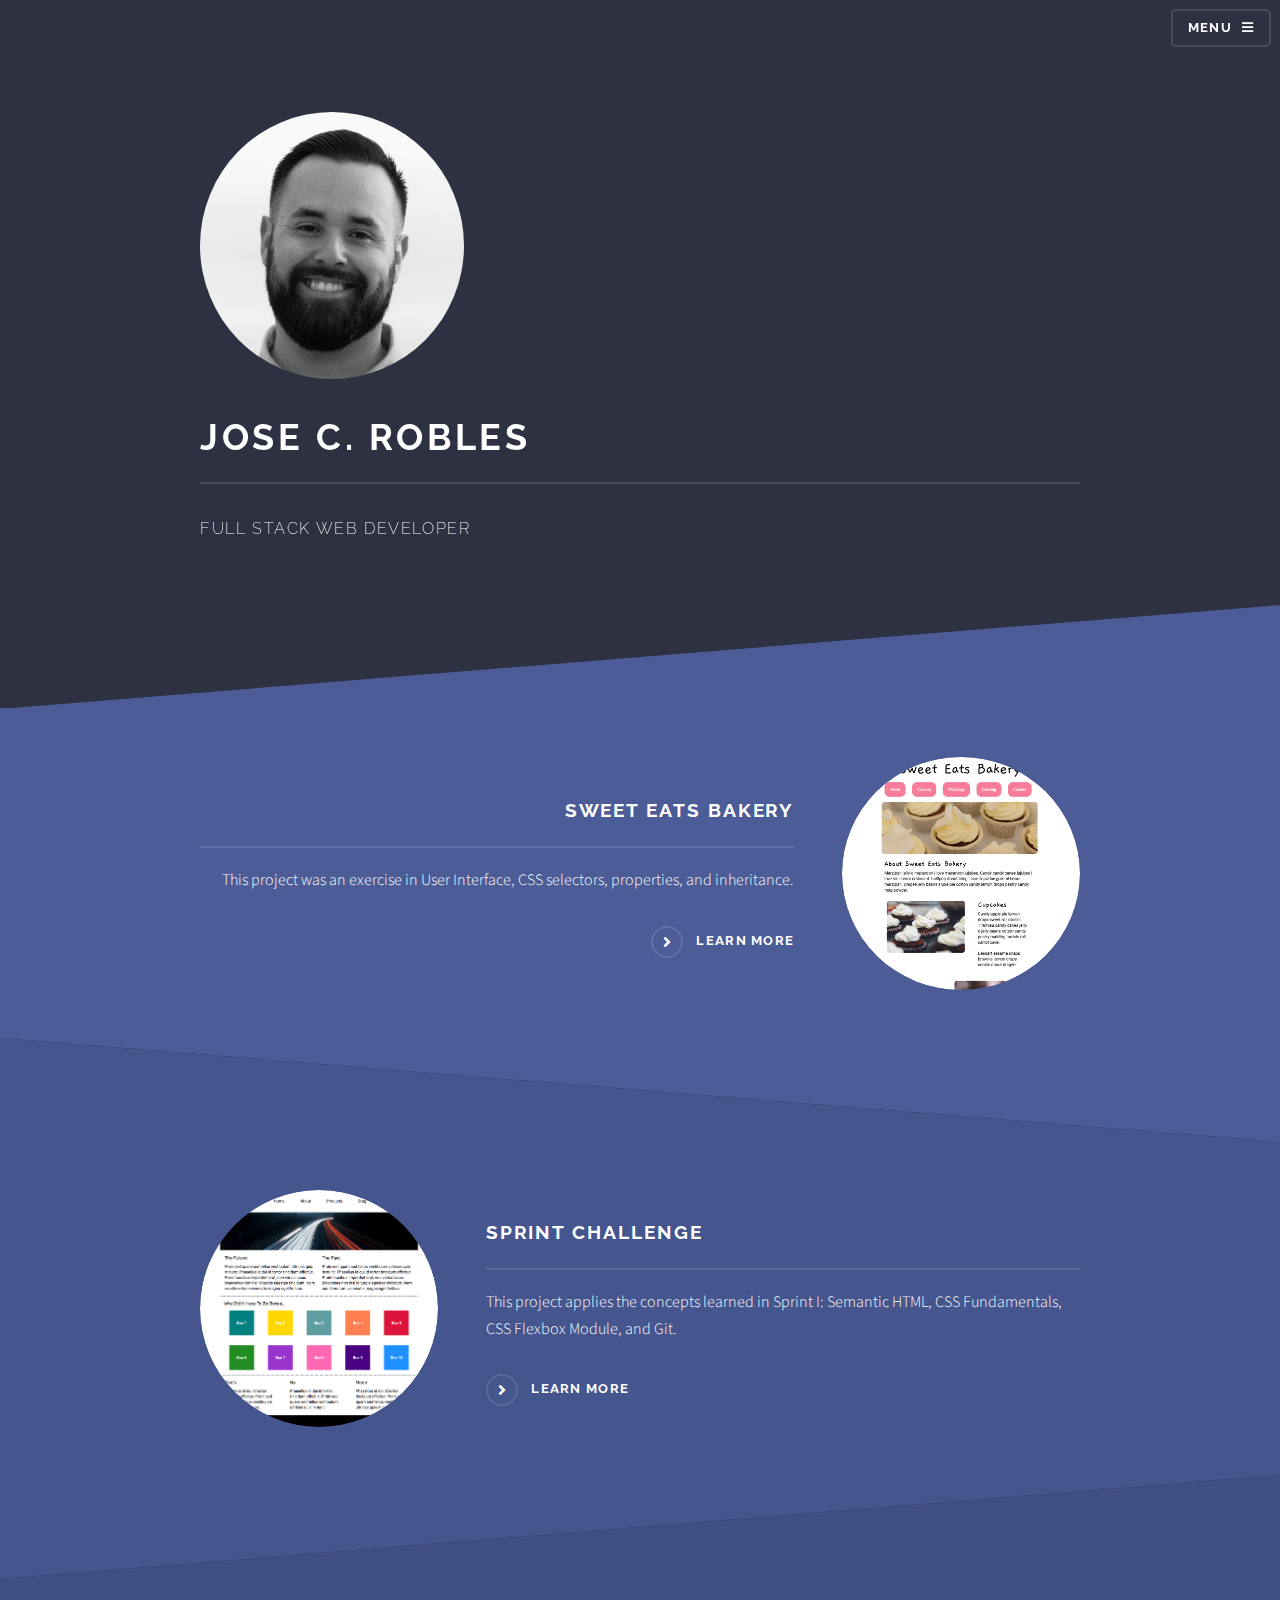
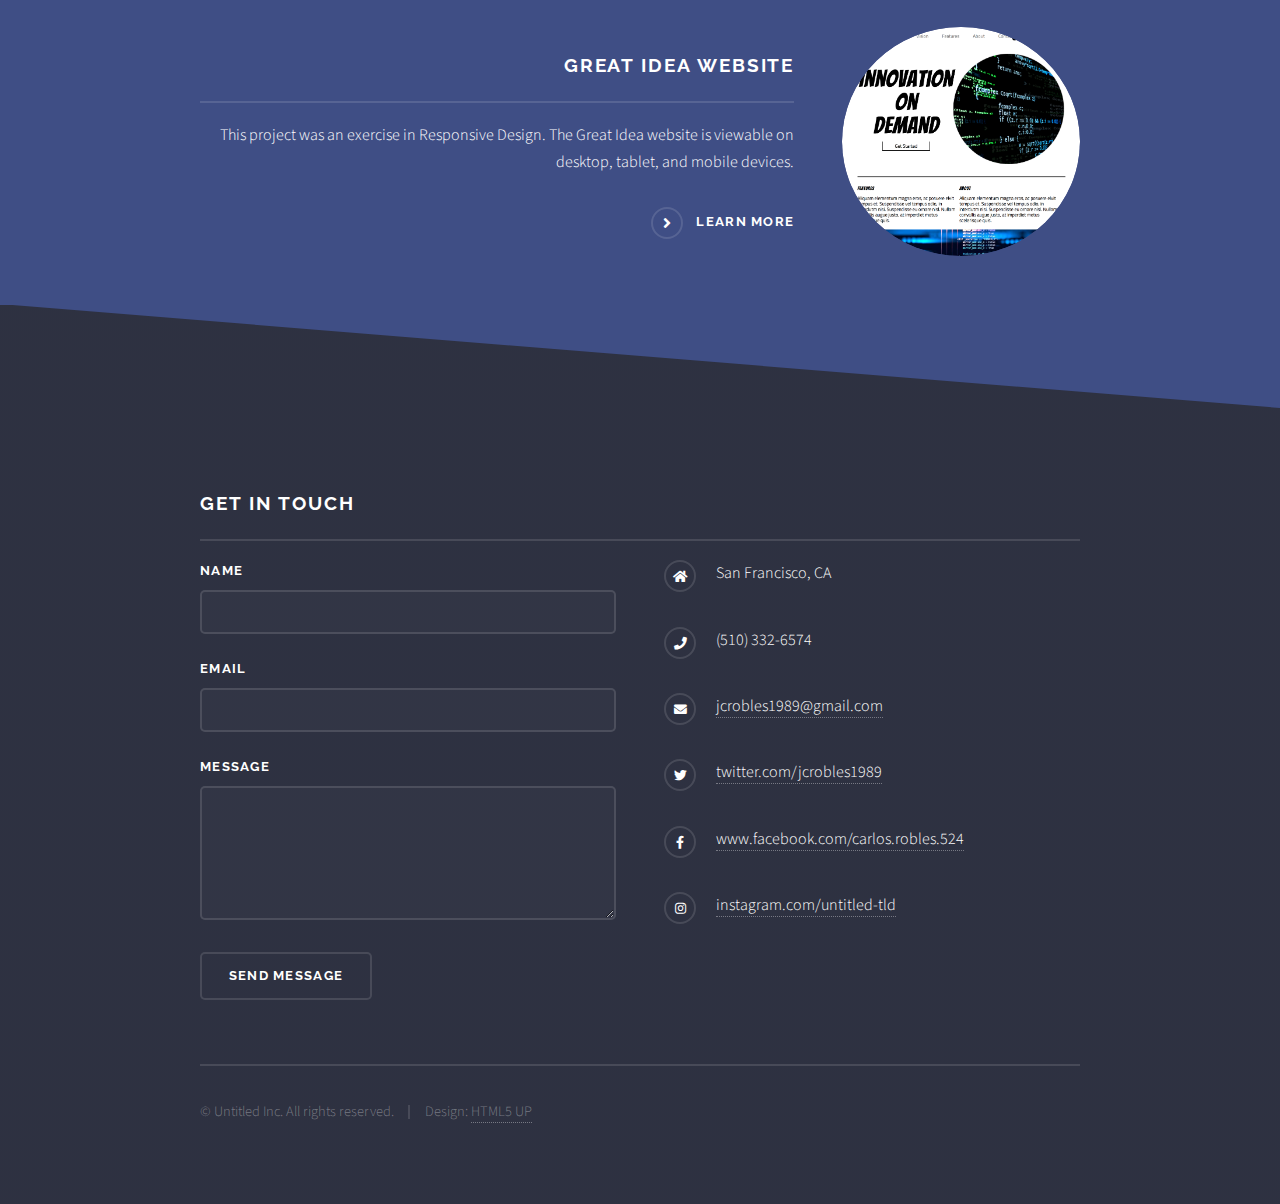
==== index.html @ 1b62f672 "unesting index" ====
<!DOCTYPE HTML>
<!--
	Solid State by HTML5 UP
	html5up.net | @ajlkn
	Free for personal and commercial use under the CCA 3.0 license (html5up.net/license)
-->
<html>
	<head>
		<title>Jose C. Robles Portfolio</title>
		<meta charset="utf-8" />
		<meta name="viewport" content="width=device-width, initial-scale=1, user-scalable=no" />
		<link rel="stylesheet" href="assets/css/main.css" />
		<noscript><link rel="stylesheet" href="assets/css/noscript.css" /></noscript>
	</head>
	<body class="is-preload">

		<!-- Page Wrapper -->
			<div id="page-wrapper">

				<!-- Header -->
					<header id="header" class="alt">
						<h1><a href="index.html">Portfolio</a></h1>
						<nav>
							<a href="#menu">Menu</a>
						</nav>
					</header>

				<!-- Menu -->
					<nav id="menu">
						<div class="inner">
							<h2>Menu</h2>
							<ul class="links">
								<li><a href="index.html">Home</a></li>
								<li><a href="generic.html">Generic</a></li>
								<li><a href="elements.html">Elements</a></li>
								<li><a href="#">Log In</a></li>
								<li><a href="#">Sign Up</a></li>
							</ul>
							<a href="#" class="close">Close</a>
						</div>
					</nav>

				<!-- Banner -->
					<section id="banner">
						<div class="inner">
							<div class="logo">
								<img class='profile' src='images/Profile.jpg'>
							</img></div>
							<h2>Jose C. Robles</h2>
							<p>Full Stack Web Developer</p>
						</div>
					</section>

				<!-- Wrapper -->
					<section id="wrapper">

						<!-- One -->
							<section id="one" class="wrapper spotlight style1">
								<div class="inner">
									<a href="#" class="image"><img src="images/Bakery.png" alt="" /></a>
									<div class="content">
										<h2 class="major">Sweet Eats Bakery</h2>
										<p>This project was an exercise in User Interface, CSS selectors, properties, and inheritance.</p>
										<a href="https://codepen.io/jcrobles89/pen/LYVVePK" class="special">Learn more</a>
									</div>
								</div>
							</section>

						<!-- Two -->
							<section id="two" class="wrapper alt spotlight style2">
								<div class="inner">
									<a href="#" class="image"><img src="images/Flex.png" alt="" /></a>
									<div class="content">
										<h2 class="major">Sprint Challenge</h2>
										<p>This project applies the concepts learned in Sprint I: Semantic HTML, CSS Fundamentals, CSS Flexbox Module, and Git.</p>
										<a href="file:///Users/jcrobles/Documents/Lambda/LambdaAssignments/Unit%201/Sprint%20I/Sprint-Challenge/Sprint-Challenge--User-Interface/index.html" class="special">Learn more</a>
									</div>
								</div>
							</section>

						<!-- Three -->
							<section id="three" class="wrapper spotlight style3">
								<div class="inner">
									<a href="#" class="image"><img src="images/Great.png" alt="" /></a>
									<div class="content">
										<h2 class="major">Great Idea Website</h2>
										<p>This project was an exercise in Responsive Design. The Great Idea website is viewable on desktop, tablet, and mobile devices.</p>
										<a href="file:///Users/jcrobles/Documents/Lambda/LambdaAssignments/Unit%201/Sprint%20II/responsive-web-design-I/index.html#" class="special">Learn more</a>
									</div>
								</div>
							</section>

					</section>

				<!-- Footer -->
					<section id="footer">
						<div class="inner">
							<h2 class="major">Get in touch</h2>
							<form method="post" action="#">
								<div class="fields">
									<div class="field">
										<label for="name">Name</label>
										<input type="text" name="name" id="name" />
									</div>
									<div class="field">
										<label for="email">Email</label>
										<input type="email" name="email" id="email" />
									</div>
									<div class="field">
										<label for="message">Message</label>
										<textarea name="message" id="message" rows="4"></textarea>
									</div>
								</div>
								<ul class="actions">
									<li><input type="submit" value="Send Message" /></li>
								</ul>
							</form>
							<ul class="contact">
								<li class="icon solid fa-home">
									San Francisco, CA
								</li>
								<li class="icon solid fa-phone">(510) 332-6574</li>
								<li class="icon solid fa-envelope"><a href="#">jcrobles1989@gmail.com</a></li>
								<li class="icon brands fa-twitter"><a href="https://twitter.com/jcrobles1989">twitter.com/jcrobles1989</a></li>
								<li class="icon brands fa-facebook-f"><a href="https://www.facebook.com/carlos.robles.524">www.facebook.com/carlos.robles.524</a></li>
								<li class="icon brands fa-instagram"><a href="#">instagram.com/untitled-tld</a></li>
							</ul>
							<ul class="copyright">
								<li>&copy; Untitled Inc. All rights reserved.</li><li>Design: <a href="http://html5up.net">HTML5 UP</a></li>
							</ul>
						</div>
					</section>

			</div>

		<!-- Scripts -->
			<script src="assets/js/jquery.min.js"></script>
			<script src="assets/js/jquery.scrollex.min.js"></script>
			<script src="assets/js/browser.min.js"></script>
			<script src="assets/js/breakpoints.min.js"></script>
			<script src="assets/js/util.js"></script>
			<script src="assets/js/main.js"></script>

	</body>
</html>
---- assets/css/main.css ----
@import url(fontawesome-all.min.css);
@import url("https://fonts.googleapis.com/css?family=Raleway:200,700|Source+Sans+Pro:300,600,300italic,600italic");

/*
	Solid State by HTML5 UP
	html5up.net | @ajlkn
	Free for personal and commercial use under the CCA 3.0 license (html5up.net/license)
*/

html, body, div, span, applet, object,
iframe, h1, h2, h3, h4, h5, h6, p, blockquote,
pre, a, abbr, acronym, address, big, cite,
code, del, dfn, em, img, ins, kbd, q, s, samp,
small, strike, strong, sub, sup, tt, var, b,
u, i, center, dl, dt, dd, ol, ul, li, fieldset,
form, label, legend, table, caption, tbody,
tfoot, thead, tr, th, td, article, aside,
canvas, details, embed, figure, figcaption,
footer, header, hgroup, menu, nav, output, ruby,
section, summary, time, mark, audio, video {
	margin: 0;
	padding: 0;
	border: 0;
	font-size: 100%;
	font: inherit;
	vertical-align: baseline;}

article, aside, details, figcaption, figure,
footer, header, hgroup, menu, nav, section {
	display: block;}

body {
	line-height: 1;
}

ol, ul {
	list-style: none;
}

blockquote, q {
	quotes: none;
}

	blockquote:before, blockquote:after, q:before, q:after {
		content: '';
		content: none;
	}

table {
	border-collapse: collapse;
	border-spacing: 0;
}

body {
	-webkit-text-size-adjust: none;
}

mark {
	background-color: transparent;
	color: inherit;
}

input::-moz-focus-inner {
	border: 0;
	padding: 0;
}

input, select, textarea {
	-moz-appearance: none;
	-webkit-appearance: none;
	-ms-appearance: none;
	appearance: none;
}

/* Basic */

	@-ms-viewport {
		width: device-width;
	}

	body {
		-ms-overflow-style: scrollbar;
	}

	@media screen and (max-width: 480px) {

		html, body {
			min-width: 320px;
		}

	}

	html {
		box-sizing: border-box;
	}

	*, *:before, *:after {
		box-sizing: inherit;
	}

	body {
		background-color: #2e3141;
		background-image: linear-gradient(to top, rgba(46, 49, 65, 0.8), rgba(46, 49, 65, 0.8)), url("../../images/halfdome.jpg");
		background-size: auto, cover;
		background-attachment: fixed, fixed;
		background-position: center, center;
	}

		body.is-preload *, body.is-preload *:before, body.is-preload *:after {
			-moz-animation: none !important;
			-webkit-animation: none !important;
			-ms-animation: none !important;
			animation: none !important;
			-moz-transition: none !important;
			-webkit-transition: none !important;
			-ms-transition: none !important;
			transition: none !important;
		}

/* Type */

	body, input, select, textarea {
		color: #ffffff;
		font-family: "Source Sans Pro", Helvetica, sans-serif;
		font-size: 16.5pt;
		font-weight: 300;
		line-height: 1.65;
	}

		@media screen and (max-width: 1680px) {

			body, input, select, textarea {
				font-size: 13pt;
			}

		}

		@media screen and (max-width: 1280px) {

			body, input, select, textarea {
				font-size: 12pt;
			}

		}

		@media screen and (max-width: 980px) {

			body, input, select, textarea {
				font-size: 12pt;
			}

		}

		@media screen and (max-width: 736px) {

			body, input, select, textarea {
				font-size: 12pt;
			}

		}

		@media screen and (max-width: 480px) {

			body, input, select, textarea {
				font-size: 12pt;
			}

		}

	a {
		-moz-transition: color 0.2s ease-in-out, border-bottom-color 0.2s ease-in-out;
		-webkit-transition: color 0.2s ease-in-out, border-bottom-color 0.2s ease-in-out;
		-ms-transition: color 0.2s ease-in-out, border-bottom-color 0.2s ease-in-out;
		transition: color 0.2s ease-in-out, border-bottom-color 0.2s ease-in-out;
		border-bottom: dotted 1px rgba(255, 255, 255, 0.35);
		color: #ffffff;
		text-decoration: none;
	}

		a:hover {
			border-bottom-color: transparent;
			color: #ffffff !important;
		}

		a.special:not(.button) {
			text-decoration: none;
			border-bottom: 0;
			display: block;
			font-family: Raleway, Helvetica, sans-serif;
			font-size: 0.8em;
			font-weight: 700;
			letter-spacing: 0.1em;
			margin: 0 0 2em 0;
			text-transform: uppercase;
		}

			a.special:not(.button):before {
				-moz-osx-font-smoothing: grayscale;
				-webkit-font-smoothing: antialiased;
				display: inline-block;
				font-style: normal;
				font-variant: normal;
				text-rendering: auto;
				line-height: 1;
				text-transform: none !important;
				font-family: 'Font Awesome 5 Free';
				font-weight: 900;
			}

			a.special:not(.button):before {
				-moz-transition: background-color 0.2s ease-in-out;
				-webkit-transition: background-color 0.2s ease-in-out;
				-ms-transition: background-color 0.2s ease-in-out;
				transition: background-color 0.2s ease-in-out;
				border-radius: 100%;
				border: solid 2px rgba(255, 255, 255, 0.125);
				content: '\f105';
				display: inline-block;
				font-size: 1.25em;
				height: 2em;
				line-height: 1.75em;
				margin-right: 0.85em;
				text-align: center;
				text-indent: 0.15em;
				vertical-align: middle;
				width: 2em;
			}

			a.special:not(.button):hover:before {
				background-color: rgba(255, 255, 255, 0.025);
			}

			a.special:not(.button):active:before {
				background-color: rgba(255, 255, 255, 0.075);
			}

	strong, b {
		color: #ffffff;
		font-weight: 600;
	}

	em, i {
		font-style: italic;
	}

	p {
		margin: 0 0 2em 0;
	}

	h1, h2, h3, h4, h5, h6 {
		color: #ffffff;
		font-family: Raleway, Helvetica, sans-serif;
		font-weight: 700;
		letter-spacing: 0.1em;
		margin: 0 0 1em 0;
		text-transform: uppercase;
	}

		h1 a, h2 a, h3 a, h4 a, h5 a, h6 a {
			color: inherit;
			text-decoration: none;
			border-bottom: 0;
		}

		h1 span, h2 span, h3 span, h4 span, h5 span, h6 span {
			font-weight: 200;
		}

		h1.major, h2.major, h3.major, h4.major, h5.major, h6.major {
			padding-bottom: 1em;
			border-bottom: solid 2px rgba(255, 255, 255, 0.125);
		}

	h2 {
		font-size: 1.2em;
	}

	h3 {
		font-size: 0.9em;
	}

	h4 {
		font-size: 0.7em;
	}

	h5 {
		font-size: 0.7em;
	}

	h6 {
		font-size: 0.7em;
	}

	@media screen and (max-width: 736px) {

		h2 {
			font-size: 1em;
		}

		h3 {
			font-size: 0.8em;
		}

	}

	sub {
		font-size: 0.8em;
		position: relative;
		top: 0.5em;
	}

	sup {
		font-size: 0.8em;
		position: relative;
		top: -0.5em;
	}

	blockquote {
		border-left: solid 4px rgba(255, 255, 255, 0.125);
		font-style: italic;
		margin: 0 0 2em 0;
		padding: 0.5em 0 0.5em 2em;
	}

	code {
		background: rgba(255, 255, 255, 0.025);
		border-radius: 5px;
		border: solid 2px rgba(255, 255, 255, 0.125);
		font-family: "Courier New", monospace;
		font-size: 0.9em;
		margin: 0 0.25em;
		padding: 0.25em 0.65em;
	}

	pre {
		-webkit-overflow-scrolling: touch;
		font-family: "Courier New", monospace;
		font-size: 0.9em;
		margin: 0 0 2em 0;
	}

		pre code {
			display: block;
			line-height: 1.75em;
			padding: 1em 1.5em;
			overflow-x: auto;
		}

	hr {
		border: 0;
		border-bottom: solid 2px rgba(255, 255, 255, 0.125);
		margin: 2.5em 0;
	}

		hr.major {
			margin: 4em 0;
		}

	.align-left {
		text-align: left;
	}

	.align-center {
		text-align: center;
	}

	.align-right {
		text-align: right;
	}

/* Row */

	.row {
		display: flex;
		flex-wrap: wrap;
		box-sizing: border-box;
		align-items: stretch;
	}

		.row > * {
			box-sizing: border-box;
		}

		.row.gtr-uniform > * > :last-child {
			margin-bottom: 0;
		}

		.row.aln-left {
			justify-content: flex-start;
		}

		.row.aln-center {
			justify-content: center;
		}

		.row.aln-right {
			justify-content: flex-end;
		}

		.row.aln-top {
			align-items: flex-start;
		}

		.row.aln-middle {
			align-items: center;
		}

		.row.aln-bottom {
			align-items: flex-end;
		}

		.row > .imp {
			order: -1;
		}

		.row > .col-1 {
			width: 8.33333%;
		}

		.row > .off-1 {
			margin-left: 8.33333%;
		}

		.row > .col-2 {
			width: 16.66667%;
		}

		.row > .off-2 {
			margin-left: 16.66667%;
		}

		.row > .col-3 {
			width: 25%;
		}

		.row > .off-3 {
			margin-left: 25%;
		}

		.row > .col-4 {
			width: 33.33333%;
		}

		.row > .off-4 {
			margin-left: 33.33333%;
		}

		.row > .col-5 {
			width: 41.66667%;
		}

		.row > .off-5 {
			margin-left: 41.66667%;
		}

		.row > .col-6 {
			width: 50%;
		}

		.row > .off-6 {
			margin-left: 50%;
		}

		.row > .col-7 {
			width: 58.33333%;
		}

		.row > .off-7 {
			margin-left: 58.33333%;
		}

		.row > .col-8 {
			width: 66.66667%;
		}

		.row > .off-8 {
			margin-left: 66.66667%;
		}

		.row > .col-9 {
			width: 75%;
		}

		.row > .off-9 {
			margin-left: 75%;
		}

		.row > .col-10 {
			width: 83.33333%;
		}

		.row > .off-10 {
			margin-left: 83.33333%;
		}

		.row > .col-11 {
			width: 91.66667%;
		}

		.row > .off-11 {
			margin-left: 91.66667%;
		}

		.row > .col-12 {
			width: 100%;
		}

		.row > .off-12 {
			margin-left: 100%;
		}

		.row.gtr-0 {
			margin-top: 0;
			margin-left: 0em;
		}

			.row.gtr-0 > * {
				padding: 0 0 0 0em;
			}

			.row.gtr-0.gtr-uniform {
				margin-top: 0em;
			}

				.row.gtr-0.gtr-uniform > * {
					padding-top: 0em;
				}

		.row.gtr-25 {
			margin-top: 0;
			margin-left: -0.4375em;
		}

			.row.gtr-25 > * {
				padding: 0 0 0 0.4375em;
			}

			.row.gtr-25.gtr-uniform {
				margin-top: -0.4375em;
			}

				.row.gtr-25.gtr-uniform > * {
					padding-top: 0.4375em;
				}

		.row.gtr-50 {
			margin-top: 0;
			margin-left: -0.875em;
		}

			.row.gtr-50 > * {
				padding: 0 0 0 0.875em;
			}

			.row.gtr-50.gtr-uniform {
				margin-top: -0.875em;
			}

				.row.gtr-50.gtr-uniform > * {
					padding-top: 0.875em;
				}

		.row {
			margin-top: 0;
			margin-left: -1.75em;
		}

			.row > * {
				padding: 0 0 0 1.75em;
			}

			.row.gtr-uniform {
				margin-top: -1.75em;
			}

				.row.gtr-uniform > * {
					padding-top: 1.75em;
				}

		.row.gtr-150 {
			margin-top: 0;
			margin-left: -2.625em;
		}

			.row.gtr-150 > * {
				padding: 0 0 0 2.625em;
			}

			.row.gtr-150.gtr-uniform {
				margin-top: -2.625em;
			}

				.row.gtr-150.gtr-uniform > * {
					padding-top: 2.625em;
				}

		.row.gtr-200 {
			margin-top: 0;
			margin-left: -3.5em;
		}

			.row.gtr-200 > * {
				padding: 0 0 0 3.5em;
			}

			.row.gtr-200.gtr-uniform {
				margin-top: -3.5em;
			}

				.row.gtr-200.gtr-uniform > * {
					padding-top: 3.5em;
				}

		@media screen and (max-width: 1680px) {

			.row {
				display: flex;
				flex-wrap: wrap;
				box-sizing: border-box;
				align-items: stretch;
			}

				.row > * {
					box-sizing: border-box;
				}

				.row.gtr-uniform > * > :last-child {
					margin-bottom: 0;
				}

				.row.aln-left {
					justify-content: flex-start;
				}

				.row.aln-center {
					justify-content: center;
				}

				.row.aln-right {
					justify-content: flex-end;
				}

				.row.aln-top {
					align-items: flex-start;
				}

				.row.aln-middle {
					align-items: center;
				}

				.row.aln-bottom {
					align-items: flex-end;
				}

				.row > .imp-xlarge {
					order: -1;
				}

				.row > .col-1-xlarge {
					width: 8.33333%;
				}

				.row > .off-1-xlarge {
					margin-left: 8.33333%;
				}

				.row > .col-2-xlarge {
					width: 16.66667%;
				}

				.row > .off-2-xlarge {
					margin-left: 16.66667%;
				}

				.row > .col-3-xlarge {
					width: 25%;
				}

				.row > .off-3-xlarge {
					margin-left: 25%;
				}

				.row > .col-4-xlarge {
					width: 33.33333%;
				}

				.row > .off-4-xlarge {
					margin-left: 33.33333%;
				}

				.row > .col-5-xlarge {
					width: 41.66667%;
				}

				.row > .off-5-xlarge {
					margin-left: 41.66667%;
				}

				.row > .col-6-xlarge {
					width: 50%;
				}

				.row > .off-6-xlarge {
					margin-left: 50%;
				}

				.row > .col-7-xlarge {
					width: 58.33333%;
				}

				.row > .off-7-xlarge {
					margin-left: 58.33333%;
				}

				.row > .col-8-xlarge {
					width: 66.66667%;
				}

				.row > .off-8-xlarge {
					margin-left: 66.66667%;
				}

				.row > .col-9-xlarge {
					width: 75%;
				}

				.row > .off-9-xlarge {
					margin-left: 75%;
				}

				.row > .col-10-xlarge {
					width: 83.33333%;
				}

				.row > .off-10-xlarge {
					margin-left: 83.33333%;
				}

				.row > .col-11-xlarge {
					width: 91.66667%;
				}

				.row > .off-11-xlarge {
					margin-left: 91.66667%;
				}

				.row > .col-12-xlarge {
					width: 100%;
				}

				.row > .off-12-xlarge {
					margin-left: 100%;
				}

				.row.gtr-0 {
					margin-top: 0;
					margin-left: 0em;
				}

					.row.gtr-0 > * {
						padding: 0 0 0 0em;
					}

					.row.gtr-0.gtr-uniform {
						margin-top: 0em;
					}

						.row.gtr-0.gtr-uniform > * {
							padding-top: 0em;
						}

				.row.gtr-25 {
					margin-top: 0;
					margin-left: -0.4375em;
				}

					.row.gtr-25 > * {
						padding: 0 0 0 0.4375em;
					}

					.row.gtr-25.gtr-uniform {
						margin-top: -0.4375em;
					}

						.row.gtr-25.gtr-uniform > * {
							padding-top: 0.4375em;
						}

				.row.gtr-50 {
					margin-top: 0;
					margin-left: -0.875em;
				}

					.row.gtr-50 > * {
						padding: 0 0 0 0.875em;
					}

					.row.gtr-50.gtr-uniform {
						margin-top: -0.875em;
					}

						.row.gtr-50.gtr-uniform > * {
							padding-top: 0.875em;
						}

				.row {
					margin-top: 0;
					margin-left: -1.75em;
				}

					.row > * {
						padding: 0 0 0 1.75em;
					}

					.row.gtr-uniform {
						margin-top: -1.75em;
					}

						.row.gtr-uniform > * {
							padding-top: 1.75em;
						}

				.row.gtr-150 {
					margin-top: 0;
					margin-left: -2.625em;
				}

					.row.gtr-150 > * {
						padding: 0 0 0 2.625em;
					}

					.row.gtr-150.gtr-uniform {
						margin-top: -2.625em;
					}

						.row.gtr-150.gtr-uniform > * {
							padding-top: 2.625em;
						}

				.row.gtr-200 {
					margin-top: 0;
					margin-left: -3.5em;
				}

					.row.gtr-200 > * {
						padding: 0 0 0 3.5em;
					}

					.row.gtr-200.gtr-uniform {
						margin-top: -3.5em;
					}

						.row.gtr-200.gtr-uniform > * {
							padding-top: 3.5em;
						}

		}

		@media screen and (max-width: 1280px) {

			.row {
				display: flex;
				flex-wrap: wrap;
				box-sizing: border-box;
				align-items: stretch;
			}

				.row > * {
					box-sizing: border-box;
				}

				.row.gtr-uniform > * > :last-child {
					margin-bottom: 0;
				}

				.row.aln-left {
					justify-content: flex-start;
				}

				.row.aln-center {
					justify-content: center;
				}

				.row.aln-right {
					justify-content: flex-end;
				}

				.row.aln-top {
					align-items: flex-start;
				}

				.row.aln-middle {
					align-items: center;
				}

				.row.aln-bottom {
					align-items: flex-end;
				}

				.row > .imp-large {
					order: -1;
				}

				.row > .col-1-large {
					width: 8.33333%;
				}

				.row > .off-1-large {
					margin-left: 8.33333%;
				}

				.row > .col-2-large {
					width: 16.66667%;
				}

				.row > .off-2-large {
					margin-left: 16.66667%;
				}

				.row > .col-3-large {
					width: 25%;
				}

				.row > .off-3-large {
					margin-left: 25%;
				}

				.row > .col-4-large {
					width: 33.33333%;
				}

				.row > .off-4-large {
					margin-left: 33.33333%;
				}

				.row > .col-5-large {
					width: 41.66667%;
				}

				.row > .off-5-large {
					margin-left: 41.66667%;
				}

				.row > .col-6-large {
					width: 50%;
				}

				.row > .off-6-large {
					margin-left: 50%;
				}

				.row > .col-7-large {
					width: 58.33333%;
				}

				.row > .off-7-large {
					margin-left: 58.33333%;
				}

				.row > .col-8-large {
					width: 66.66667%;
				}

				.row > .off-8-large {
					margin-left: 66.66667%;
				}

				.row > .col-9-large {
					width: 75%;
				}

				.row > .off-9-large {
					margin-left: 75%;
				}

				.row > .col-10-large {
					width: 83.33333%;
				}

				.row > .off-10-large {
					margin-left: 83.33333%;
				}

				.row > .col-11-large {
					width: 91.66667%;
				}

				.row > .off-11-large {
					margin-left: 91.66667%;
				}

				.row > .col-12-large {
					width: 100%;
				}

				.row > .off-12-large {
					margin-left: 100%;
				}

				.row.gtr-0 {
					margin-top: 0;
					margin-left: 0em;
				}

					.row.gtr-0 > * {
						padding: 0 0 0 0em;
					}

					.row.gtr-0.gtr-uniform {
						margin-top: 0em;
					}

						.row.gtr-0.gtr-uniform > * {
							padding-top: 0em;
						}

				.row.gtr-25 {
					margin-top: 0;
					margin-left: -0.4375em;
				}

					.row.gtr-25 > * {
						padding: 0 0 0 0.4375em;
					}

					.row.gtr-25.gtr-uniform {
						margin-top: -0.4375em;
					}

						.row.gtr-25.gtr-uniform > * {
							padding-top: 0.4375em;
						}

				.row.gtr-50 {
					margin-top: 0;
					margin-left: -0.875em;
				}

					.row.gtr-50 > * {
						padding: 0 0 0 0.875em;
					}

					.row.gtr-50.gtr-uniform {
						margin-top: -0.875em;
					}

						.row.gtr-50.gtr-uniform > * {
							padding-top: 0.875em;
						}

				.row {
					margin-top: 0;
					margin-left: -1.75em;
				}

					.row > * {
						padding: 0 0 0 1.75em;
					}

					.row.gtr-uniform {
						margin-top: -1.75em;
					}

						.row.gtr-uniform > * {
							padding-top: 1.75em;
						}

				.row.gtr-150 {
					margin-top: 0;
					margin-left: -2.625em;
				}

					.row.gtr-150 > * {
						padding: 0 0 0 2.625em;
					}

					.row.gtr-150.gtr-uniform {
						margin-top: -2.625em;
					}

						.row.gtr-150.gtr-uniform > * {
							padding-top: 2.625em;
						}

				.row.gtr-200 {
					margin-top: 0;
					margin-left: -3.5em;
				}

					.row.gtr-200 > * {
						padding: 0 0 0 3.5em;
					}

					.row.gtr-200.gtr-uniform {
						margin-top: -3.5em;
					}

						.row.gtr-200.gtr-uniform > * {
							padding-top: 3.5em;
						}

		}

		@media screen and (max-width: 980px) {

			.row {
				display: flex;
				flex-wrap: wrap;
				box-sizing: border-box;
				align-items: stretch;
			}

				.row > * {
					box-sizing: border-box;
				}

				.row.gtr-uniform > * > :last-child {
					margin-bottom: 0;
				}

				.row.aln-left {
					justify-content: flex-start;
				}

				.row.aln-center {
					justify-content: center;
				}

				.row.aln-right {
					justify-content: flex-end;
				}

				.row.aln-top {
					align-items: flex-start;
				}

				.row.aln-middle {
					align-items: center;
				}

				.row.aln-bottom {
					align-items: flex-end;
				}

				.row > .imp-medium {
					order: -1;
				}

				.row > .col-1-medium {
					width: 8.33333%;
				}

				.row > .off-1-medium {
					margin-left: 8.33333%;
				}

				.row > .col-2-medium {
					width: 16.66667%;
				}

				.row > .off-2-medium {
					margin-left: 16.66667%;
				}

				.row > .col-3-medium {
					width: 25%;
				}

				.row > .off-3-medium {
					margin-left: 25%;
				}

				.row > .col-4-medium {
					width: 33.33333%;
				}

				.row > .off-4-medium {
					margin-left: 33.33333%;
				}

				.row > .col-5-medium {
					width: 41.66667%;
				}

				.row > .off-5-medium {
					margin-left: 41.66667%;
				}

				.row > .col-6-medium {
					width: 50%;
				}

				.row > .off-6-medium {
					margin-left: 50%;
				}

				.row > .col-7-medium {
					width: 58.33333%;
				}

				.row > .off-7-medium {
					margin-left: 58.33333%;
				}

				.row > .col-8-medium {
					width: 66.66667%;
				}

				.row > .off-8-medium {
					margin-left: 66.66667%;
				}

				.row > .col-9-medium {
					width: 75%;
				}

				.row > .off-9-medium {
					margin-left: 75%;
				}

				.row > .col-10-medium {
					width: 83.33333%;
				}

				.row > .off-10-medium {
					margin-left: 83.33333%;
				}

				.row > .col-11-medium {
					width: 91.66667%;
				}

				.row > .off-11-medium {
					margin-left: 91.66667%;
				}

				.row > .col-12-medium {
					width: 100%;
				}

				.row > .off-12-medium {
					margin-left: 100%;
				}

				.row.gtr-0 {
					margin-top: 0;
					margin-left: 0em;
				}

					.row.gtr-0 > * {
						padding: 0 0 0 0em;
					}

					.row.gtr-0.gtr-uniform {
						margin-top: 0em;
					}

						.row.gtr-0.gtr-uniform > * {
							padding-top: 0em;
						}

				.row.gtr-25 {
					margin-top: 0;
					margin-left: -0.4375em;
				}

					.row.gtr-25 > * {
						padding: 0 0 0 0.4375em;
					}

					.row.gtr-25.gtr-uniform {
						margin-top: -0.4375em;
					}

						.row.gtr-25.gtr-uniform > * {
							padding-top: 0.4375em;
						}

				.row.gtr-50 {
					margin-top: 0;
					margin-left: -0.875em;
				}

					.row.gtr-50 > * {
						padding: 0 0 0 0.875em;
					}

					.row.gtr-50.gtr-uniform {
						margin-top: -0.875em;
					}

						.row.gtr-50.gtr-uniform > * {
							padding-top: 0.875em;
						}

				.row {
					margin-top: 0;
					margin-left: -1.75em;
				}

					.row > * {
						padding: 0 0 0 1.75em;
					}

					.row.gtr-uniform {
						margin-top: -1.75em;
					}

						.row.gtr-uniform > * {
							padding-top: 1.75em;
						}

				.row.gtr-150 {
					margin-top: 0;
					margin-left: -2.625em;
				}

					.row.gtr-150 > * {
						padding: 0 0 0 2.625em;
					}

					.row.gtr-150.gtr-uniform {
						margin-top: -2.625em;
					}

						.row.gtr-150.gtr-uniform > * {
							padding-top: 2.625em;
						}

				.row.gtr-200 {
					margin-top: 0;
					margin-left: -3.5em;
				}

					.row.gtr-200 > * {
						padding: 0 0 0 3.5em;
					}

					.row.gtr-200.gtr-uniform {
						margin-top: -3.5em;
					}

						.row.gtr-200.gtr-uniform > * {
							padding-top: 3.5em;
						}

		}

		@media screen and (max-width: 736px) {

			.row {
				display: flex;
				flex-wrap: wrap;
				box-sizing: border-box;
				align-items: stretch;
			}

				.row > * {
					box-sizing: border-box;
				}

				.row.gtr-uniform > * > :last-child {
					margin-bottom: 0;
				}

				.row.aln-left {
					justify-content: flex-start;
				}

				.row.aln-center {
					justify-content: center;
				}

				.row.aln-right {
					justify-content: flex-end;
				}

				.row.aln-top {
					align-items: flex-start;
				}

				.row.aln-middle {
					align-items: center;
				}

				.row.aln-bottom {
					align-items: flex-end;
				}

				.row > .imp-small {
					order: -1;
				}

				.row > .col-1-small {
					width: 8.33333%;
				}

				.row > .off-1-small {
					margin-left: 8.33333%;
				}

				.row > .col-2-small {
					width: 16.66667%;
				}

				.row > .off-2-small {
					margin-left: 16.66667%;
				}

				.row > .col-3-small {
					width: 25%;
				}

				.row > .off-3-small {
					margin-left: 25%;
				}

				.row > .col-4-small {
					width: 33.33333%;
				}

				.row > .off-4-small {
					margin-left: 33.33333%;
				}

				.row > .col-5-small {
					width: 41.66667%;
				}

				.row > .off-5-small {
					margin-left: 41.66667%;
				}

				.row > .col-6-small {
					width: 50%;
				}

				.row > .off-6-small {
					margin-left: 50%;
				}

				.row > .col-7-small {
					width: 58.33333%;
				}

				.row > .off-7-small {
					margin-left: 58.33333%;
				}

				.row > .col-8-small {
					width: 66.66667%;
				}

				.row > .off-8-small {
					margin-left: 66.66667%;
				}

				.row > .col-9-small {
					width: 75%;
				}

				.row > .off-9-small {
					margin-left: 75%;
				}

				.row > .col-10-small {
					width: 83.33333%;
				}

				.row > .off-10-small {
					margin-left: 83.33333%;
				}

				.row > .col-11-small {
					width: 91.66667%;
				}

				.row > .off-11-small {
					margin-left: 91.66667%;
				}

				.row > .col-12-small {
					width: 100%;
				}

				.row > .off-12-small {
					margin-left: 100%;
				}

				.row.gtr-0 {
					margin-top: 0;
					margin-left: 0em;
				}

					.row.gtr-0 > * {
						padding: 0 0 0 0em;
					}

					.row.gtr-0.gtr-uniform {
						margin-top: 0em;
					}

						.row.gtr-0.gtr-uniform > * {
							padding-top: 0em;
						}

				.row.gtr-25 {
					margin-top: 0;
					margin-left: -0.3125em;
				}

					.row.gtr-25 > * {
						padding: 0 0 0 0.3125em;
					}

					.row.gtr-25.gtr-uniform {
						margin-top: -0.3125em;
					}

						.row.gtr-25.gtr-uniform > * {
							padding-top: 0.3125em;
						}

				.row.gtr-50 {
					margin-top: 0;
					margin-left: -0.625em;
				}

					.row.gtr-50 > * {
						padding: 0 0 0 0.625em;
					}

					.row.gtr-50.gtr-uniform {
						margin-top: -0.625em;
					}

						.row.gtr-50.gtr-uniform > * {
							padding-top: 0.625em;
						}

				.row {
					margin-top: 0;
					margin-left: -1.25em;
				}

					.row > * {
						padding: 0 0 0 1.25em;
					}

					.row.gtr-uniform {
						margin-top: -1.25em;
					}

						.row.gtr-uniform > * {
							padding-top: 1.25em;
						}

				.row.gtr-150 {
					margin-top: 0;
					margin-left: -1.875em;
				}

					.row.gtr-150 > * {
						padding: 0 0 0 1.875em;
					}

					.row.gtr-150.gtr-uniform {
						margin-top: -1.875em;
					}

						.row.gtr-150.gtr-uniform > * {
							padding-top: 1.875em;
						}

				.row.gtr-200 {
					margin-top: 0;
					margin-left: -2.5em;
				}

					.row.gtr-200 > * {
						padding: 0 0 0 2.5em;
					}

					.row.gtr-200.gtr-uniform {
						margin-top: -2.5em;
					}

						.row.gtr-200.gtr-uniform > * {
							padding-top: 2.5em;
						}

		}

		@media screen and (max-width: 480px) {

			.row {
				display: flex;
				flex-wrap: wrap;
				box-sizing: border-box;
				align-items: stretch;
			}

				.row > * {
					box-sizing: border-box;
				}

				.row.gtr-uniform > * > :last-child {
					margin-bottom: 0;
				}

				.row.aln-left {
					justify-content: flex-start;
				}

				.row.aln-center {
					justify-content: center;
				}

				.row.aln-right {
					justify-content: flex-end;
				}

				.row.aln-top {
					align-items: flex-start;
				}

				.row.aln-middle {
					align-items: center;
				}

				.row.aln-bottom {
					align-items: flex-end;
				}

				.row > .imp-xsmall {
					order: -1;
				}

				.row > .col-1-xsmall {
					width: 8.33333%;
				}

				.row > .off-1-xsmall {
					margin-left: 8.33333%;
				}

				.row > .col-2-xsmall {
					width: 16.66667%;
				}

				.row > .off-2-xsmall {
					margin-left: 16.66667%;
				}

				.row > .col-3-xsmall {
					width: 25%;
				}

				.row > .off-3-xsmall {
					margin-left: 25%;
				}

				.row > .col-4-xsmall {
					width: 33.33333%;
				}

				.row > .off-4-xsmall {
					margin-left: 33.33333%;
				}

				.row > .col-5-xsmall {
					width: 41.66667%;
				}

				.row > .off-5-xsmall {
					margin-left: 41.66667%;
				}

				.row > .col-6-xsmall {
					width: 50%;
				}

				.row > .off-6-xsmall {
					margin-left: 50%;
				}

				.row > .col-7-xsmall {
					width: 58.33333%;
				}

				.row > .off-7-xsmall {
					margin-left: 58.33333%;
				}

				.row > .col-8-xsmall {
					width: 66.66667%;
				}

				.row > .off-8-xsmall {
					margin-left: 66.66667%;
				}

				.row > .col-9-xsmall {
					width: 75%;
				}

				.row > .off-9-xsmall {
					margin-left: 75%;
				}

				.row > .col-10-xsmall {
					width: 83.33333%;
				}

				.row > .off-10-xsmall {
					margin-left: 83.33333%;
				}

				.row > .col-11-xsmall {
					width: 91.66667%;
				}

				.row > .off-11-xsmall {
					margin-left: 91.66667%;
				}

				.row > .col-12-xsmall {
					width: 100%;
				}

				.row > .off-12-xsmall {
					margin-left: 100%;
				}

				.row.gtr-0 {
					margin-top: 0;
					margin-left: 0em;
				}

					.row.gtr-0 > * {
						padding: 0 0 0 0em;
					}

					.row.gtr-0.gtr-uniform {
						margin-top: 0em;
					}

						.row.gtr-0.gtr-uniform > * {
							padding-top: 0em;
						}

				.row.gtr-25 {
					margin-top: 0;
					margin-left: -0.3125em;
				}

					.row.gtr-25 > * {
						padding: 0 0 0 0.3125em;
					}

					.row.gtr-25.gtr-uniform {
						margin-top: -0.3125em;
					}

						.row.gtr-25.gtr-uniform > * {
							padding-top: 0.3125em;
						}

				.row.gtr-50 {
					margin-top: 0;
					margin-left: -0.625em;
				}

					.row.gtr-50 > * {
						padding: 0 0 0 0.625em;
					}

					.row.gtr-50.gtr-uniform {
						margin-top: -0.625em;
					}

						.row.gtr-50.gtr-uniform > * {
							padding-top: 0.625em;
						}

				.row {
					margin-top: 0;
					margin-left: -1.25em;
				}

					.row > * {
						padding: 0 0 0 1.25em;
					}

					.row.gtr-uniform {
						margin-top: -1.25em;
					}

						.row.gtr-uniform > * {
							padding-top: 1.25em;
						}

				.row.gtr-150 {
					margin-top: 0;
					margin-left: -1.875em;
				}

					.row.gtr-150 > * {
						padding: 0 0 0 1.875em;
					}

					.row.gtr-150.gtr-uniform {
						margin-top: -1.875em;
					}

						.row.gtr-150.gtr-uniform > * {
							padding-top: 1.875em;
						}

				.row.gtr-200 {
					margin-top: 0;
					margin-left: -2.5em;
				}

					.row.gtr-200 > * {
						padding: 0 0 0 2.5em;
					}

					.row.gtr-200.gtr-uniform {
						margin-top: -2.5em;
					}

						.row.gtr-200.gtr-uniform > * {
							padding-top: 2.5em;
						}

		}

		@media screen and (max-width: 360px) {

			.row {
				display: flex;
				flex-wrap: wrap;
				box-sizing: border-box;
				align-items: stretch;
			}

				.row > * {
					box-sizing: border-box;
				}

				.row.gtr-uniform > * > :last-child {
					margin-bottom: 0;
				}

				.row.aln-left {
					justify-content: flex-start;
				}

				.row.aln-center {
					justify-content: center;
				}

				.row.aln-right {
					justify-content: flex-end;
				}

				.row.aln-top {
					align-items: flex-start;
				}

				.row.aln-middle {
					align-items: center;
				}

				.row.aln-bottom {
					align-items: flex-end;
				}

				.row > .imp-xxsmall {
					order: -1;
				}

				.row > .col-1-xxsmall {
					width: 8.33333%;
				}

				.row > .off-1-xxsmall {
					margin-left: 8.33333%;
				}

				.row > .col-2-xxsmall {
					width: 16.66667%;
				}

				.row > .off-2-xxsmall {
					margin-left: 16.66667%;
				}

				.row > .col-3-xxsmall {
					width: 25%;
				}

				.row > .off-3-xxsmall {
					margin-left: 25%;
				}

				.row > .col-4-xxsmall {
					width: 33.33333%;
				}

				.row > .off-4-xxsmall {
					margin-left: 33.33333%;
				}

				.row > .col-5-xxsmall {
					width: 41.66667%;
				}

				.row > .off-5-xxsmall {
					margin-left: 41.66667%;
				}

				.row > .col-6-xxsmall {
					width: 50%;
				}

				.row > .off-6-xxsmall {
					margin-left: 50%;
				}

				.row > .col-7-xxsmall {
					width: 58.33333%;
				}

				.row > .off-7-xxsmall {
					margin-left: 58.33333%;
				}

				.row > .col-8-xxsmall {
					width: 66.66667%;
				}

				.row > .off-8-xxsmall {
					margin-left: 66.66667%;
				}

				.row > .col-9-xxsmall {
					width: 75%;
				}

				.row > .off-9-xxsmall {
					margin-left: 75%;
				}

				.row > .col-10-xxsmall {
					width: 83.33333%;
				}

				.row > .off-10-xxsmall {
					margin-left: 83.33333%;
				}

				.row > .col-11-xxsmall {
					width: 91.66667%;
				}

				.row > .off-11-xxsmall {
					margin-left: 91.66667%;
				}

				.row > .col-12-xxsmall {
					width: 100%;
				}

				.row > .off-12-xxsmall {
					margin-left: 100%;
				}

				.row.gtr-0 {
					margin-top: 0;
					margin-left: 0em;
				}

					.row.gtr-0 > * {
						padding: 0 0 0 0em;
					}

					.row.gtr-0.gtr-uniform {
						margin-top: 0em;
					}

						.row.gtr-0.gtr-uniform > * {
							padding-top: 0em;
						}

				.row.gtr-25 {
					margin-top: 0;
					margin-left: -0.3125em;
				}

					.row.gtr-25 > * {
						padding: 0 0 0 0.3125em;
					}

					.row.gtr-25.gtr-uniform {
						margin-top: -0.3125em;
					}

						.row.gtr-25.gtr-uniform > * {
							padding-top: 0.3125em;
						}

				.row.gtr-50 {
					margin-top: 0;
					margin-left: -0.625em;
				}

					.row.gtr-50 > * {
						padding: 0 0 0 0.625em;
					}

					.row.gtr-50.gtr-uniform {
						margin-top: -0.625em;
					}

						.row.gtr-50.gtr-uniform > * {
							padding-top: 0.625em;
						}

				.row {
					margin-top: 0;
					margin-left: -1.25em;
				}

					.row > * {
						padding: 0 0 0 1.25em;
					}

					.row.gtr-uniform {
						margin-top: -1.25em;
					}

						.row.gtr-uniform > * {
							padding-top: 1.25em;
						}

				.row.gtr-150 {
					margin-top: 0;
					margin-left: -1.875em;
				}

					.row.gtr-150 > * {
						padding: 0 0 0 1.875em;
					}

					.row.gtr-150.gtr-uniform {
						margin-top: -1.875em;
					}

						.row.gtr-150.gtr-uniform > * {
							padding-top: 1.875em;
						}

				.row.gtr-200 {
					margin-top: 0;
					margin-left: -2.5em;
				}

					.row.gtr-200 > * {
						padding: 0 0 0 2.5em;
					}

					.row.gtr-200.gtr-uniform {
						margin-top: -2.5em;
					}

						.row.gtr-200.gtr-uniform > * {
							padding-top: 2.5em;
						}

		}

/* Section/Article */

	section.special, article.special {
		text-align: center;
	}

/* Form */

	form {
		margin: 0 0 2em 0;
	}

		form > :last-child {
			margin-bottom: 0;
		}

		form > .fields {
			display: -moz-flex;
			display: -webkit-flex;
			display: -ms-flex;
			display: flex;
			-moz-flex-wrap: wrap;
			-webkit-flex-wrap: wrap;
			-ms-flex-wrap: wrap;
			flex-wrap: wrap;
			width: calc(100% + 3em);
			margin: -1.5em 0 2em -1.5em;
		}

			form > .fields > .field {
				-moz-flex-grow: 0;
				-webkit-flex-grow: 0;
				-ms-flex-grow: 0;
				flex-grow: 0;
				-moz-flex-shrink: 0;
				-webkit-flex-shrink: 0;
				-ms-flex-shrink: 0;
				flex-shrink: 0;
				padding: 1.5em 0 0 1.5em;
				width: calc(100% - 1.5em);
			}

				form > .fields > .field.half {
					width: calc(50% - 0.75em);
				}

				form > .fields > .field.third {
					width: calc(100%/3 - 0.5em);
				}

				form > .fields > .field.quarter {
					width: calc(25% - 0.375em);
				}

		@media screen and (max-width: 480px) {

			form > .fields {
				width: calc(100% + 3em);
				margin: -1.5em 0 2em -1.5em;
			}

				form > .fields > .field {
					padding: 1.5em 0 0 1.5em;
					width: calc(100% - 1.5em);
				}

					form > .fields > .field.half {
						width: calc(100% - 1.5em);
					}

					form > .fields > .field.third {
						width: calc(100% - 1.5em);
					}

					form > .fields > .field.quarter {
						width: calc(100% - 1.5em);
					}

		}

	label {
		color: #ffffff;
		display: block;
		font-family: Raleway, Helvetica, sans-serif;
		font-size: 0.8em;
		font-weight: 700;
		letter-spacing: 0.1em;
		margin: 0 0 0.7em 0;
		text-transform: uppercase;
	}

	input[type="text"],
	input[type="password"],
	input[type="email"],
	input[type="tel"],
	select,
	textarea {
		-moz-appearance: none;
		-webkit-appearance: none;
		-ms-appearance: none;
		appearance: none;
		background: rgba(255, 255, 255, 0.025);
		border-radius: 5px;
		border: none;
		border: solid 2px rgba(255, 255, 255, 0.125);
		color: inherit;
		display: block;
		outline: 0;
		padding: 0 1em;
		text-decoration: none;
		width: 100%;
	}

		input[type="text"]:invalid,
		input[type="password"]:invalid,
		input[type="email"]:invalid,
		input[type="tel"]:invalid,
		select:invalid,
		textarea:invalid {
			box-shadow: none;
		}

		input[type="text"]:focus,
		input[type="password"]:focus,
		input[type="email"]:focus,
		input[type="tel"]:focus,
		select:focus,
		textarea:focus {
			border-color: #5b6ba6;
		}

	select {
		background-image: url("data:image/svg+xml;charset=utf8,%3Csvg xmlns='http://www.w3.org/2000/svg' width='40' height='40' preserveAspectRatio='none' viewBox='0 0 40 40'%3E%3Cpath d='M9.4,12.3l10.4,10.4l10.4-10.4c0.2-0.2,0.5-0.4,0.9-0.4c0.3,0,0.6,0.1,0.9,0.4l3.3,3.3c0.2,0.2,0.4,0.5,0.4,0.9 c0,0.4-0.1,0.6-0.4,0.9L20.7,31.9c-0.2,0.2-0.5,0.4-0.9,0.4c-0.3,0-0.6-0.1-0.9-0.4L4.3,17.3c-0.2-0.2-0.4-0.5-0.4-0.9 c0-0.4,0.1-0.6,0.4-0.9l3.3-3.3c0.2-0.2,0.5-0.4,0.9-0.4S9.1,12.1,9.4,12.3z' fill='rgba(255, 255, 255, 0.125)' /%3E%3C/svg%3E");
		background-size: 1.25rem;
		background-repeat: no-repeat;
		background-position: calc(100% - 1rem) center;
		height: 2.75em;
		padding-right: 2.75em;
		text-overflow: ellipsis;
	}

		select option {
			color: #ffffff;
			background: #2e3141;
		}

		select:focus::-ms-value {
			background-color: transparent;
		}

		select::-ms-expand {
			display: none;
		}

	input[type="text"],
	input[type="password"],
	input[type="email"],
	select {
		height: 2.75em;
	}

	textarea {
		padding: 0.75em 1em;
	}

	input[type="checkbox"],
	input[type="radio"] {
		-moz-appearance: none;
		-webkit-appearance: none;
		-ms-appearance: none;
		appearance: none;
		display: block;
		float: left;
		margin-right: -2em;
		opacity: 0;
		width: 1em;
		z-index: -1;
	}

		input[type="checkbox"] + label,
		input[type="radio"] + label {
			text-decoration: none;
			color: #ffffff;
			cursor: pointer;
			display: inline-block;
			font-size: 1em;
			font-family: "Source Sans Pro", Helvetica, sans-serif;
			text-transform: none;
			letter-spacing: 0;
			font-weight: 300;
			padding-left: 2.4em;
			padding-right: 0.75em;
			position: relative;
		}

			input[type="checkbox"] + label:before,
			input[type="radio"] + label:before {
				-moz-osx-font-smoothing: grayscale;
				-webkit-font-smoothing: antialiased;
				display: inline-block;
				font-style: normal;
				font-variant: normal;
				text-rendering: auto;
				line-height: 1;
				text-transform: none !important;
				font-family: 'Font Awesome 5 Free';
				font-weight: 900;
			}

			input[type="checkbox"] + label:before,
			input[type="radio"] + label:before {
				background: rgba(255, 255, 255, 0.025);
				border-radius: 5px;
				border: solid 2px rgba(255, 255, 255, 0.125);
				content: '';
				display: inline-block;
				font-size: 0.8em;
				height: 2.0625em;
				left: 0;
				line-height: 2.0625em;
				position: absolute;
				text-align: center;
				top: 0;
				width: 2.0625em;
			}

		input[type="checkbox"]:checked + label:before,
		input[type="radio"]:checked + label:before {
			background: #ffffff;
			border-color: #ffffff;
			content: '\f00c';
			color: #2e3141;
		}

		input[type="checkbox"]:focus + label:before,
		input[type="radio"]:focus + label:before {
			border-color: #4c5c96;
		}

	input[type="checkbox"] + label:before {
		border-radius: 5px;
	}

	input[type="radio"] + label:before {
		border-radius: 100%;
	}

	::-webkit-input-placeholder {
		color: rgba(255, 255, 255, 0.35) !important;
		opacity: 1.0;
	}

	:-moz-placeholder {
		color: rgba(255, 255, 255, 0.35) !important;
		opacity: 1.0;
	}

	::-moz-placeholder {
		color: rgba(255, 255, 255, 0.35) !important;
		opacity: 1.0;
	}

	:-ms-input-placeholder {
		color: rgba(255, 255, 255, 0.35) !important;
		opacity: 1.0;
	}

/* Box */

	.box {
		border-radius: 5px;
		border: solid 2px rgba(255, 255, 255, 0.125);
		margin-bottom: 2em;
		padding: 1.5em;
	}

		.box > :last-child,
		.box > :last-child > :last-child,
		.box > :last-child > :last-child > :last-child {
			margin-bottom: 0;
		}

		.box.alt {
			border: 0;
			border-radius: 0;
			padding: 0;
		}

/* Icon */

	.icon {
		text-decoration: none;
		border-bottom: none;
		position: relative;
	}

		.icon:before {
			-moz-osx-font-smoothing: grayscale;
			-webkit-font-smoothing: antialiased;
			display: inline-block;
			font-style: normal;
			font-variant: normal;
			text-rendering: auto;
			line-height: 1;
			text-transform: none !important;
			font-family: 'Font Awesome 5 Free';
			font-weight: 400;
		}

		.icon > .label {
			display: none;
		}

		.icon:before {
			line-height: inherit;
		}

		.icon.solid:before {
			font-weight: 900;
		}

		.icon.brands:before {
			font-family: 'Font Awesome 5 Brands';
		}

/* Image */

	.image {
		border-radius: 5px;
		border: 0;
		display: inline-block;
		position: relative;
	}

		.image img {
			border-radius: 5px;
			display: block;
		}

		.image.left, .image.right {
			max-width: 40%;
		}

			.image.left img, .image.right img {
				width: 100%;
			}

		.image.left {
			float: left;
			padding: 0 1.5em 1em 0;
			top: 0.25em;
		}

		.image.right {
			float: right;
			padding: 0 0 1em 1.5em;
			top: 0.25em;
		}

		.image.fit {
			display: block;
			margin: 0 0 2em 0;
			width: 100%;
		}

			.image.fit img {
				width: 100%;
			}

		.image.main {
			display: block;
			margin: 0 0 3em 0;
			width: 100%;
		}

			.image.main img {
				width: 100%;
			}

/* List */

	ol {
		list-style: decimal;
		margin: 0 0 2em 0;
		padding-left: 1.25em;
	}

		ol li {
			padding-left: 0.25em;
		}

	ul {
		list-style: disc;
		margin: 0 0 2em 0;
		padding-left: 1em;
	}

		ul li {
			padding-left: 0.5em;
		}

		ul.alt {
			list-style: none;
			padding-left: 0;
		}

			ul.alt li {
				border-top: solid 1px rgba(255, 255, 255, 0.125);
				padding: 0.5em 0;
			}

				ul.alt li:first-child {
					border-top: 0;
					padding-top: 0;
				}

	dl {
		margin: 0 0 2em 0;
	}

		dl dt {
			display: block;
			font-weight: 600;
			margin: 0 0 1em 0;
		}

		dl dd {
			margin-left: 2em;
		}

/* Actions */

	ul.actions {
		display: -moz-flex;
		display: -webkit-flex;
		display: -ms-flex;
		display: flex;
		cursor: default;
		list-style: none;
		margin-left: -1em;
		padding-left: 0;
	}

		ul.actions li {
			padding: 0 0 0 1em;
			vertical-align: middle;
		}

		ul.actions.special {
			-moz-justify-content: center;
			-webkit-justify-content: center;
			-ms-justify-content: center;
			justify-content: center;
			width: 100%;
			margin-left: 0;
		}

			ul.actions.special li:first-child {
				padding-left: 0;
			}

		ul.actions.stacked {
			-moz-flex-direction: column;
			-webkit-flex-direction: column;
			-ms-flex-direction: column;
			flex-direction: column;
			margin-left: 0;
		}

			ul.actions.stacked li {
				padding: 1.3em 0 0 0;
			}

				ul.actions.stacked li:first-child {
					padding-top: 0;
				}

		ul.actions.fit {
			width: calc(100% + 1em);
		}

			ul.actions.fit li {
				-moz-flex-grow: 1;
				-webkit-flex-grow: 1;
				-ms-flex-grow: 1;
				flex-grow: 1;
				-moz-flex-shrink: 1;
				-webkit-flex-shrink: 1;
				-ms-flex-shrink: 1;
				flex-shrink: 1;
				width: 100%;
			}

				ul.actions.fit li > * {
					width: 100%;
				}

			ul.actions.fit.stacked {
				width: 100%;
			}

		@media screen and (max-width: 480px) {

			ul.actions:not(.fixed) {
				-moz-flex-direction: column;
				-webkit-flex-direction: column;
				-ms-flex-direction: column;
				flex-direction: column;
				margin-left: 0;
				width: 100% !important;
			}

				ul.actions:not(.fixed) li {
					-moz-flex-grow: 1;
					-webkit-flex-grow: 1;
					-ms-flex-grow: 1;
					flex-grow: 1;
					-moz-flex-shrink: 1;
					-webkit-flex-shrink: 1;
					-ms-flex-shrink: 1;
					flex-shrink: 1;
					padding: 1em 0 0 0;
					text-align: center;
					width: 100%;
				}

					ul.actions:not(.fixed) li > * {
						width: 100%;
					}

					ul.actions:not(.fixed) li:first-child {
						padding-top: 0;
					}

					ul.actions:not(.fixed) li input[type="submit"],
					ul.actions:not(.fixed) li input[type="reset"],
					ul.actions:not(.fixed) li input[type="button"],
					ul.actions:not(.fixed) li button,
					ul.actions:not(.fixed) li .button {
						width: 100%;
					}

						ul.actions:not(.fixed) li input[type="submit"].icon:before,
						ul.actions:not(.fixed) li input[type="reset"].icon:before,
						ul.actions:not(.fixed) li input[type="button"].icon:before,
						ul.actions:not(.fixed) li button.icon:before,
						ul.actions:not(.fixed) li .button.icon:before {
							margin-left: -0.5rem;
						}

		}

/* Icons */

	ul.icons {
		cursor: default;
		list-style: none;
		padding-left: 0;
	}

		ul.icons li {
			display: inline-block;
			padding: 0 1em 0 0;
		}

			ul.icons li:last-child {
				padding-right: 0;
			}

			ul.icons li .icon:before {
				font-size: 1.25em;
			}

/* Contact */

	ul.contact {
		list-style: none;
		padding: 0;
	}

		ul.contact li {
			text-decoration: none;
			margin: 2.5em 0 0 0;
			padding: 0 0 0 3.25em;
			position: relative;
		}

			ul.contact li:before {
				-moz-osx-font-smoothing: grayscale;
				-webkit-font-smoothing: antialiased;
				display: inline-block;
				font-style: normal;
				font-variant: normal;
				text-rendering: auto;
				line-height: 1;
				text-transform: none !important;
				font-family: 'Font Awesome 5 Free';
				font-weight: 400;
			}

			ul.contact li:before {
				border-radius: 100%;
				border: solid 2px rgba(255, 255, 255, 0.125);
				display: inline-block;
				font-size: 0.8em;
				height: 2.5em;
				left: 0;
				line-height: 2.35em;
				position: absolute;
				text-align: center;
				top: 0;
				width: 2.5em;
			}

			ul.contact li:first-child {
				margin-top: 0;
			}

		@media screen and (max-width: 736px) {

			ul.contact li {
				margin: 1.5em 0 0 0;
			}

		}

/* Pagination */

	ul.pagination {
		cursor: default;
		list-style: none;
		padding-left: 0;
	}

		ul.pagination li {
			display: inline-block;
			padding-left: 0;
			vertical-align: middle;
		}

			ul.pagination li > .page {
				-moz-transition: background-color 0.2s ease-in-out, color 0.2s ease-in-out;
				-webkit-transition: background-color 0.2s ease-in-out, color 0.2s ease-in-out;
				-ms-transition: background-color 0.2s ease-in-out, color 0.2s ease-in-out;
				transition: background-color 0.2s ease-in-out, color 0.2s ease-in-out;
				border-bottom: 0;
				border-radius: 5px;
				display: inline-block;
				height: 1.5em;
				line-height: 1.5em;
				margin: 0 0.125em;
				min-width: 1.5em;
				padding: 0 0.5em;
				text-align: center;
			}

				ul.pagination li > .page:hover {
					background-color: rgba(255, 255, 255, 0.025);
				}

				ul.pagination li > .page.active {
					background-color: #4c5c96;
				}

			ul.pagination li:first-child {
				padding-right: 0.75em;
			}

			ul.pagination li:last-child {
				padding-left: 0.75em;
			}

		@media screen and (max-width: 480px) {

			ul.pagination li:nth-child(n+2):nth-last-child(n+2) {
				display: none;
			}

			ul.pagination li .button {
				width: 100%;
			}

			ul.pagination li:first-child {
				width: calc(50% - 2px);
				text-align: left;
				padding-right: 0.325em;
			}

			ul.pagination li:last-child {
				width: calc(50% - 2px);
				text-align: right;
				padding-left: 0.325em;
			}

		}

/* Table */

	.table-wrapper {
		-webkit-overflow-scrolling: touch;
		overflow-x: auto;
	}

	table {
		margin: 0 0 2em 0;
		width: 100%;
	}

		table tbody tr {
			border: solid 1px rgba(255, 255, 255, 0.125);
			border-left: 0;
			border-right: 0;
		}

			table tbody tr:nth-child(2n + 1) {
				background-color: rgba(255, 255, 255, 0.025);
			}

		table td {
			padding: 0.75em 0.75em;
		}

		table th {
			color: #ffffff;
			font-size: 0.9em;
			font-weight: 600;
			padding: 0 0.75em 0.75em 0.75em;
			text-align: left;
		}

		table thead {
			border-bottom: solid 2px rgba(255, 255, 255, 0.125);
		}

		table tfoot {
			border-top: solid 2px rgba(255, 255, 255, 0.125);
		}

		table.alt {
			border-collapse: separate;
		}

			table.alt tbody tr td {
				border: solid 1px rgba(255, 255, 255, 0.125);
				border-left-width: 0;
				border-top-width: 0;
			}

				table.alt tbody tr td:first-child {
					border-left-width: 1px;
				}

			table.alt tbody tr:first-child td {
				border-top-width: 1px;
			}

			table.alt thead {
				border-bottom: 0;
			}

			table.alt tfoot {
				border-top: 0;
			}

/* Button */

	input[type="submit"],
	input[type="reset"],
	input[type="button"],
	button,
	.button {
		-moz-appearance: none;
		-webkit-appearance: none;
		-ms-appearance: none;
		appearance: none;
		-moz-transition: background-color 0.2s ease-in-out;
		-webkit-transition: background-color 0.2s ease-in-out;
		-ms-transition: background-color 0.2s ease-in-out;
		transition: background-color 0.2s ease-in-out;
		background-color: transparent;
		border-radius: 5px;
		border: 0;
		box-shadow: inset 0 0 0 2px rgba(255, 255, 255, 0.125);
		color: #ffffff !important;
		cursor: pointer;
		display: inline-block;
		font-family: Raleway, Helvetica, sans-serif;
		font-size: 0.8em;
		font-weight: 700;
		height: 3.75em;
		letter-spacing: 0.1em;
		line-height: 3.75em;
		padding: 0 2.25em;
		text-align: center;
		text-decoration: none;
		text-transform: uppercase;
		white-space: nowrap;
	}

		input[type="submit"]:hover,
		input[type="reset"]:hover,
		input[type="button"]:hover,
		button:hover,
		.button:hover {
			background-color: rgba(255, 255, 255, 0.025);
		}

		input[type="submit"]:active,
		input[type="reset"]:active,
		input[type="button"]:active,
		button:active,
		.button:active {
			background-color: rgba(255, 255, 255, 0.075);
		}

		input[type="submit"].icon:before,
		input[type="reset"].icon:before,
		input[type="button"].icon:before,
		button.icon:before,
		.button.icon:before {
			margin-right: 0.5em;
			color: rgba(255, 255, 255, 0.35);
		}

		input[type="submit"].primary,
		input[type="reset"].primary,
		input[type="button"].primary,
		button.primary,
		.button.primary {
			background-color: #4c5c96;
			box-shadow: none;
		}

			input[type="submit"].primary:hover,
			input[type="reset"].primary:hover,
			input[type="button"].primary:hover,
			button.primary:hover,
			.button.primary:hover {
				background-color: #53639e;
			}

			input[type="submit"].primary:active,
			input[type="reset"].primary:active,
			input[type="button"].primary:active,
			button.primary:active,
			.button.primary:active {
				background-color: #45558d;
			}

			input[type="submit"].primary.icon:before,
			input[type="reset"].primary.icon:before,
			input[type="button"].primary.icon:before,
			button.primary.icon:before,
			.button.primary.icon:before {
				color: #7985b0;
			}

		input[type="submit"].fit,
		input[type="reset"].fit,
		input[type="button"].fit,
		button.fit,
		.button.fit {
			width: 100%;
		}

		input[type="submit"].small,
		input[type="reset"].small,
		input[type="button"].small,
		button.small,
		.button.small {
			font-size: 0.6em;
		}

		input[type="submit"].large,
		input[type="reset"].large,
		input[type="button"].large,
		button.large,
		.button.large {
			font-size: 1em;
		}

		input[type="submit"].disabled, input[type="submit"]:disabled,
		input[type="reset"].disabled,
		input[type="reset"]:disabled,
		input[type="button"].disabled,
		input[type="button"]:disabled,
		button.disabled,
		button:disabled,
		.button.disabled,
		.button:disabled {
			opacity: 0.25;
		}

		@media screen and (max-width: 480px) {

			input[type="submit"],
			input[type="reset"],
			input[type="button"],
			button,
			.button {
				padding: 0;
			}

		}

/* Features */

	.features {
		display: -moz-flex;
		display: -webkit-flex;
		display: -ms-flex;
		display: flex;
		-moz-flex-wrap: wrap;
		-webkit-flex-wrap: wrap;
		-ms-flex-wrap: wrap;
		flex-wrap: wrap;
		margin: 0 0 2em 0;
	}

		.features article {
			padding: 1.75em 1.75em 0.1em 1.75em ;
			background-color: #353849;
			border-radius: 5px;
			margin: 1.5em 3em 1.5em 0;
			width: calc(50% - 1.5em);
		}

			.features article:nth-child(2n) {
				margin-right: 0;
			}

			.features article .image {
				border-radius: 5px 5px 0 0;
				display: block;
				margin-bottom: 1.75em;
				margin-left: -1.75em;
				margin-top: -1.75em;
				position: relative;
				width: calc(100% + 3.5em);
			}

				.features article .image img {
					border-radius: 5px 5px 0 0;
					width: 100%;
				}

		@media screen and (max-width: 980px) {

			.features article {
				margin: 1em 2em 1em 0;
				width: calc(50% - 1em);
			}

		}

		@media screen and (max-width: 736px) {

			.features article {
				padding: 1.5em 1.5em 0.1em 1.5em ;
				margin: 0.875em 1.75em 0.875em 0;
				width: calc(50% - 0.875em - 1px);
			}

				.features article .image {
					margin-bottom: 1.5em;
					margin-left: -1.5em;
					margin-top: -1.5em;
					width: calc(100% + 3em);
				}

		}

		@media screen and (max-width: 480px) {

			.features {
				display: block;
			}

				.features article {
					width: 100%;
					margin: 0 0 2em 0 !important;
				}

		}

/* Header */

	#header {
		-moz-transition: background-color 0.2s ease-in-out;
		-webkit-transition: background-color 0.2s ease-in-out;
		-ms-transition: background-color 0.2s ease-in-out;
		transition: background-color 0.2s ease-in-out;
		background-color: rgba(53, 56, 73, 0.95);
		height: 3.5em;
		left: 0;
		line-height: 3.5em;
		padding: 0 1.25em;
		position: fixed;
		top: 0;
		width: 100%;
		z-index: 10000;
	}

		#header h1 {
			-moz-transition: opacity 0.2s ease-in-out, visibility 0.2s;
			-webkit-transition: opacity 0.2s ease-in-out, visibility 0.2s;
			-ms-transition: opacity 0.2s ease-in-out, visibility 0.2s;
			transition: opacity 0.2s ease-in-out, visibility 0.2s;
			border-bottom: 0;
			font-size: 0.8em;
			margin-bottom: 0;
			opacity: 1;
			visibility: visible;
		}

			#header h1 a {
				border: 0;
			}

		#header nav {
			font-family: Raleway, Helvetica, sans-serif;
			font-size: 0.8em;
			font-weight: 700;
			height: 3em;
			letter-spacing: 0.1em;
			line-height: 3em;
			position: absolute;
			right: 0.7em;
			text-transform: uppercase;
			top: 0.7em;
		}

			#header nav a {
				border: 0;
				display: inline-block;
				padding: 0 1em;
			}

				#header nav a:before {
					float: right;
					margin-left: 0.75em;
				}

				#header nav a[href="#menu"] {
					text-decoration: none;
					-moz-transition: background-color 0.2s ease-in-out;
					-webkit-transition: background-color 0.2s ease-in-out;
					-ms-transition: background-color 0.2s ease-in-out;
					transition: background-color 0.2s ease-in-out;
					border-radius: 5px;
					box-shadow: inset 0 0 0 2px rgba(255, 255, 255, 0.125);
					padding: 0 1.35em;
				}

					#header nav a[href="#menu"]:before {
						-moz-osx-font-smoothing: grayscale;
						-webkit-font-smoothing: antialiased;
						display: inline-block;
						font-style: normal;
						font-variant: normal;
						text-rendering: auto;
						line-height: 1;
						text-transform: none !important;
						font-family: 'Font Awesome 5 Free';
						font-weight: 900;
					}

					#header nav a[href="#menu"]:before {
						content: '\f0c9';
						line-height: inherit;
					}

					#header nav a[href="#menu"]:hover {
						background-color: rgba(255, 255, 255, 0.025);
					}

					#header nav a[href="#menu"]:active {
						background-color: rgba(255, 255, 255, 0.075);
					}

		#header.alt {
			background-color: transparent;
		}

			#header.alt h1 {
				opacity: 0;
				visibility: hidden;
			}

		@media screen and (max-width: 736px) {

			#header {
				height: 2.75em;
				line-height: 2.75em;
			}

				#header nav {
					top: 0;
					right: 0;
					height: inherit;
					line-height: inherit;
				}

					#header nav a {
						height: inherit;
						line-height: inherit;
					}

						#header nav a[href="#menu"] {
							box-shadow: none;
							padding: 0 1em;
							border-radius: 0;
						}

							#header nav a[href="#menu"]:hover, #header nav a[href="#menu"]:active {
								background-color: inherit;
							}

		}

		@media screen and (max-width: 480px) {

			#header nav a[href="#menu"] {
				width: 4em;
				white-space: nowrap;
				text-indent: 4em;
				position: relative;
			}

				#header nav a[href="#menu"]:before {
					width: inherit;
					position: absolute;
					top: 0;
					left: 0;
					text-indent: 0;
					text-align: right;
					margin-left: 0;
					padding-right: 1.25em;
				}

		}

/* Menu */

	#page-wrapper {
		-moz-transition: -moz-filter 0.25s ease;
		-webkit-transition: -webkit-filter 0.25s ease;
		-ms-transition: -ms-filter 0.25s ease;
		transition: filter 0.25s ease;
	}

	#menu {
		-moz-align-items: center;
		-webkit-align-items: center;
		-ms-align-items: center;
		align-items: center;
		display: -moz-flex;
		display: -webkit-flex;
		display: -ms-flex;
		display: flex;
		-moz-justify-content: center;
		-webkit-justify-content: center;
		-ms-justify-content: center;
		justify-content: center;
		pointer-events: none;
		-moz-transition: opacity 0.35s ease, visibility 0.35s;
		-webkit-transition: opacity 0.35s ease, visibility 0.35s;
		-ms-transition: opacity 0.35s ease, visibility 0.35s;
		transition: opacity 0.35s ease, visibility 0.35s;
		-moz-user-select: none;
		-webkit-user-select: none;
		-ms-user-select: none;
		user-select: none;
		-webkit-tap-highlight-color: rgba(0, 0, 0, 0);
		background: rgba(46, 49, 65, 0.8);
		cursor: default;
		height: 100%;
		left: 0;
		opacity: 0;
		position: fixed;
		text-align: center;
		top: 0;
		visibility: hidden;
		width: 100%;
	}

		#menu .inner {
			padding: 2.5em 1.5em 0.5em 1.5em ;
			-moz-transform: translateY(0.5em);
			-webkit-transform: translateY(0.5em);
			-ms-transform: translateY(0.5em);
			transform: translateY(0.5em);
			-moz-transition: opacity 0.35s ease, -moz-transform 0.35s ease;
			-webkit-transition: opacity 0.35s ease, -webkit-transform 0.35s ease;
			-ms-transition: opacity 0.35s ease, -ms-transform 0.35s ease;
			transition: opacity 0.35s ease, transform 0.35s ease;
			-webkit-overflow-scrolling: touch;
			background: #4c5c96;
			border-radius: 5px;
			display: block;
			max-width: 100%;
			opacity: 0;
			position: relative;
			width: 18em;
		}

		#menu h2 {
			border-bottom: solid 2px rgba(255, 255, 255, 0.125);
			padding-bottom: 1em;
		}

		#menu .close {
			background-image: url("images/close.svg");
			background-position: 75% 25%;
			background-repeat: no-repeat;
			background-size: 2em 2em;
			border: 0;
			content: '';
			display: block;
			height: 4em;
			overflow: hidden;
			position: absolute;
			right: 0;
			text-align: center;
			text-indent: 4em;
			top: 0;
			width: 4em;
		}

		#menu .links {
			list-style: none;
			margin-bottom: 1.5em;
			padding: 0;
		}

			#menu .links li {
				padding: 0;
			}

				#menu .links li a {
					border-radius: 5px;
					border: 0;
					display: block;
					font-family: Raleway, Helvetica, sans-serif;
					font-size: 0.8em;
					font-weight: 200;
					letter-spacing: 0.1em;
					line-height: 1.85em;
					padding: 0.75em 0;
					text-transform: uppercase;
				}

					#menu .links li a:hover {
						background: #45558d;
					}

		@media screen and (max-width: 736px) {

			#menu .inner {
				max-height: 100%;
				overflow-y: auto;
				overflow-x: hidden;
			}

				#menu .inner .close {
					background-size: 1.5em 1.5em;
				}

		}

	body.is-menu-visible #page-wrapper {
		-moz-filter: blur(1.5px);
		-webkit-filter: blur(1.5px);
		-ms-filter: blur(1.5px);
		filter: blur(1.5px);
	}

	body.is-menu-visible #menu {
		pointer-events: auto;
		opacity: 1;
		visibility: visible;
	}

		body.is-menu-visible #menu .inner {
			-moz-transform: translateY(0);
			-webkit-transform: translateY(0);
			-ms-transform: translateY(0);
			transform: translateY(0);
			opacity: 1;
		}

/* Banner */

	#banner {
		padding: 10em 0 4.75em 0 ;
	}

		#banner .inner {
			margin: 0 auto;
			width: 55em;
		}

		#banner .logo {
			-moz-transition: opacity 2s ease, -moz-transform 1s ease;
			-webkit-transition: opacity 2s ease, -webkit-transform 1s ease;
			-ms-transition: opacity 2s ease, -ms-transform 1s ease;
			transition: opacity 2s ease, transform 1s ease;
			-moz-transform: translateY(0);
			-webkit-transform: translateY(0);
			-ms-transform: translateY(0);
			transform: translateY(0);
			opacity: 1;
			margin: 0 0 1.3em 0;
		}

			#banner .logo .icon {
				border-radius: 100%;
				border: solid 2px rgba(255, 255, 255, 0.125);
				cursor: default;
				display: inline-block;
				font-size: 2em;
				height: 2.25em;
				line-height: 2.25em;
				text-align: center;
				width: 2.25em;
			}

		#banner h2 {
			-moz-transition: opacity 0.5s ease, -moz-transform 0.5s ease, -moz-filter 0.25s ease;
			-webkit-transition: opacity 0.5s ease, -webkit-transform 0.5s ease, -webkit-filter 0.25s ease;
			-ms-transition: opacity 0.5s ease, -ms-transform 0.5s ease, -ms-filter 0.25s ease;
			transition: opacity 0.5s ease, transform 0.5s ease, filter 0.25s ease;
			-moz-transform: translateX(0);
			-webkit-transform: translateX(0);
			-ms-transform: translateX(0);
			transform: translateX(0);
			-moz-transition-delay: 0.65s;
			-webkit-transition-delay: 0.65s;
			-ms-transition-delay: 0.65s;
			transition-delay: 0.65s;
			-moz-filter: blur(0);
			-webkit-filter: blur(0);
			-ms-filter: blur(0);
			filter: blur(0);
			opacity: 1;
			border-bottom: solid 2px rgba(255, 255, 255, 0.125);
			font-size: 2.25em;
			margin-bottom: 0.8em;
			padding-bottom: 0.4em;
		}

		#banner p {
			-moz-transition: opacity 0.5s ease, -moz-transform 0.5s ease, -moz-filter 0.25s ease;
			-webkit-transition: opacity 0.5s ease, -webkit-transform 0.5s ease, -webkit-filter 0.25s ease;
			-ms-transition: opacity 0.5s ease, -ms-transform 0.5s ease, -ms-filter 0.25s ease;
			transition: opacity 0.5s ease, transform 0.5s ease, filter 0.25s ease;
			-moz-transform: translateX(0);
			-webkit-transform: translateX(0);
			-ms-transform: translateX(0);
			transform: translateX(0);
			-moz-transition-delay: 0.8s;
			-webkit-transition-delay: 0.8s;
			-ms-transition-delay: 0.8s;
			transition-delay: 0.8s;
			-moz-filter: blur(0);
			-webkit-filter: blur(0);
			-ms-filter: blur(0);
			filter: blur(0);
			opacity: 1;
			font-family: Raleway, Helvetica, sans-serif;
			font-size: 1em;
			font-weight: 200;
			letter-spacing: 0.1em;
			line-height: 2;
			text-transform: uppercase;
		}

		@media screen and (max-width: 1280px) {

			#banner {
				padding: 7em 0 8.25em 0 ;
				background-color: #2e3141;
				background-image: linear-gradient(to top, rgba(46, 49, 65, 0.8), rgba(46, 49, 65, 0.8)), url("../../images/halfdome.jpg");
				background-size: auto,
 cover;
				background-position: center,
 center;
				margin-bottom: -6.5em;
			}

		}

		@media screen and (max-width: 980px) {

			#banner {
				padding: 12em 3em 12.375em 3em ;
				margin-bottom: -4.75em;
			}

				#banner .inner {
					width: 100%;
				}

		}

		@media screen and (max-width: 736px) {

			#banner {
				padding: 5em 2em 4.25em 2em ;
				margin-bottom: -2.5em;
			}

				#banner .logo {
					margin: 0 0 1em 0;
				}

					#banner .logo .icon {
						font-size: 1.5em;
					}

				#banner h2 {
					font-size: 1.5em;
				}

				#banner p {
					font-size: 0.8em;
				}

		}

		body.is-preload #banner .logo {
			-moz-transform: translateY(0.5em);
			-webkit-transform: translateY(0.5em);
			-ms-transform: translateY(0.5em);
			transform: translateY(0.5em);
			opacity: 0;
		}

		body.is-preload #banner h2 {
			opacity: 0;
			-moz-transform: translateX(0.25em);
			-webkit-transform: translateX(0.25em);
			-ms-transform: translateX(0.25em);
			transform: translateX(0.25em);
			-moz-filter: blur(2px);
			-webkit-filter: blur(2px);
			-ms-filter: blur(2px);
			filter: blur(2px);
		}

		body.is-preload #banner p {
			opacity: 0;
			-moz-transform: translateX(0.5em);
			-webkit-transform: translateX(0.5em);
			-ms-transform: translateX(0.5em);
			transform: translateX(0.5em);
			-moz-filter: blur(2px);
			-webkit-filter: blur(2px);
			-ms-filter: blur(2px);
			filter: blur(2px);
		}

/* Wrapper */

	#wrapper > header {
		padding: 11em 0 2.25em 0 ;
	}

		#wrapper > header .inner {
			margin: 0 auto;
			width: 55em;
		}

		#wrapper > header h2 {
			border-bottom: solid 2px rgba(255, 255, 255, 0.125);
			font-size: 2em;
			margin-bottom: 0.8em;
			padding-bottom: 0.4em;
		}

		#wrapper > header p {
			font-family: Raleway, Helvetica, sans-serif;
			font-size: 1em;
			font-weight: 200;
			letter-spacing: 0.1em;
			line-height: 2;
			text-transform: uppercase;
		}

	@media screen and (max-width: 1280px) {

		#wrapper > header {
			padding: 9em 0 6.25em 0 ;
			background-color: #2e3141;
			background-image: linear-gradient(to top, rgba(46, 49, 65, 0.8), rgba(46, 49, 65, 0.8)), url("../../images/halfdome.jpg");
			background-size: auto,
 cover;
			background-position: center,
 0% 30%;
			margin-bottom: -6.5em;
		}

	}

	@media screen and (max-width: 980px) {

		#wrapper > header {
			padding: 11em 3em 7.375em 3em ;
			background-size: auto,
 cover;
			background-position: center,
 0% 0%;
			margin-bottom: -4.75em;
		}

			#wrapper > header .inner {
				width: 100%;
			}

	}

	@media screen and (max-width: 736px) {

		#wrapper > header {
			padding: 6.5em 2em 3em 2em ;
			background-size: auto,
 125%;
			margin-bottom: -2.5em;
		}

			#wrapper > header h2 {
				font-size: 1.25em;
			}

			#wrapper > header p {
				font-size: 0.8em;
			}

	}

	.wrapper {
		background-color: #2e3141;
		margin: 6.5em 0;
		position: relative;
	}

		.wrapper:before, .wrapper:after {
			background-image: url("data:image/svg+xml;charset=utf8,%3Csvg xmlns='http://www.w3.org/2000/svg' width='100' height='100' viewBox='0 0 100 100' preserveAspectRatio='none'%3E%3Cpolygon points='0,100 100,0 100,100' style='fill:%232e3141%3B' /%3E%3C/svg%3E");
		}

		.wrapper:before {
			box-shadow: inset 0 -1px 0 0 #2e3141, 0 1px 0 0 #2e3141;
		}

		.wrapper:after {
			box-shadow: inset 0 -1px 0 0 #2e3141, 0 1px 0 0 #2e3141;
		}

		.wrapper:before, .wrapper:after {
			background-repeat: no-repeat;
			background-size: 100% 100%;
			content: '';
			display: block;
			height: 6.5em;
			position: absolute;
			width: 100%;
		}

		.wrapper:before {
			left: 0;
			top: -6.5em;
		}

		.wrapper:after {
			-moz-transform: scaleY(-1);
			-webkit-transform: scaleY(-1);
			-ms-transform: scaleY(-1);
			transform: scaleY(-1);
			bottom: -6.5em;
			left: 0;
		}

		.wrapper.alt:before {
			-moz-transform: scaleX(-1);
			-webkit-transform: scaleX(-1);
			-ms-transform: scaleX(-1);
			transform: scaleX(-1);
		}

		.wrapper.alt:after {
			-moz-transform: scaleY(-1) scaleX(-1);
			-webkit-transform: scaleY(-1) scaleX(-1);
			-ms-transform: scaleY(-1) scaleX(-1);
			transform: scaleY(-1) scaleX(-1);
		}

		.wrapper .inner {
			padding: 3em 0 1em 0 ;
			margin: 0 auto;
			width: 55em;
		}

		.wrapper.style2 {
			background-color: #353849;
		}

			.wrapper.style2:before, .wrapper.style2:after {
				background-image: url("data:image/svg+xml;charset=utf8,%3Csvg xmlns='http://www.w3.org/2000/svg' width='100' height='100' viewBox='0 0 100 100' preserveAspectRatio='none'%3E%3Cpolygon points='0,100 100,0 100,100' style='fill:%23353849%3B' /%3E%3C/svg%3E");
			}

			.wrapper.style2:before {
				box-shadow: inset 0 -1px 0 0 #353849, 0 1px 0 0 #353849;
			}

			.wrapper.style2:after {
				box-shadow: inset 0 -1px 0 0 #353849, 0 1px 0 0 #353849;
			}

		.wrapper.style3 {
			background-color: #3d4051;
		}

			.wrapper.style3:before, .wrapper.style3:after {
				background-image: url("data:image/svg+xml;charset=utf8,%3Csvg xmlns='http://www.w3.org/2000/svg' width='100' height='100' viewBox='0 0 100 100' preserveAspectRatio='none'%3E%3Cpolygon points='0,100 100,0 100,100' style='fill:%233d4051%3B' /%3E%3C/svg%3E");
			}

			.wrapper.style3:before {
				box-shadow: inset 0 -1px 0 0 #3d4051, 0 1px 0 0 #3d4051;
			}

			.wrapper.style3:after {
				box-shadow: inset 0 -1px 0 0 #3d4051, 0 1px 0 0 #3d4051;
			}

		.wrapper.style4 {
			background-color: #454858;
		}

			.wrapper.style4:before, .wrapper.style4:after {
				background-image: url("data:image/svg+xml;charset=utf8,%3Csvg xmlns='http://www.w3.org/2000/svg' width='100' height='100' viewBox='0 0 100 100' preserveAspectRatio='none'%3E%3Cpolygon points='0,100 100,0 100,100' style='fill:%23454858%3B' /%3E%3C/svg%3E");
			}

			.wrapper.style4:before {
				box-shadow: inset 0 -1px 0 0 #454858, 0 1px 0 0 #454858;
			}

			.wrapper.style4:after {
				box-shadow: inset 0 -1px 0 0 #454858, 0 1px 0 0 #454858;
			}

		.wrapper.style5 {
			background-color: #4d5060;
		}

			.wrapper.style5:before, .wrapper.style5:after {
				background-image: url("data:image/svg+xml;charset=utf8,%3Csvg xmlns='http://www.w3.org/2000/svg' width='100' height='100' viewBox='0 0 100 100' preserveAspectRatio='none'%3E%3Cpolygon points='0,100 100,0 100,100' style='fill:%234d5060%3B' /%3E%3C/svg%3E");
			}

			.wrapper.style5:before {
				box-shadow: inset 0 -1px 0 0 #4d5060, 0 1px 0 0 #4d5060;
			}

			.wrapper.style5:after {
				box-shadow: inset 0 -1px 0 0 #4d5060, 0 1px 0 0 #4d5060;
			}

		.wrapper.style6 {
			background-color: #555867;
		}

			.wrapper.style6:before, .wrapper.style6:after {
				background-image: url("data:image/svg+xml;charset=utf8,%3Csvg xmlns='http://www.w3.org/2000/svg' width='100' height='100' viewBox='0 0 100 100' preserveAspectRatio='none'%3E%3Cpolygon points='0,100 100,0 100,100' style='fill:%23555867%3B' /%3E%3C/svg%3E");
			}

			.wrapper.style6:before {
				box-shadow: inset 0 -1px 0 0 #555867, 0 1px 0 0 #555867;
			}

			.wrapper.style6:after {
				box-shadow: inset 0 -1px 0 0 #555867, 0 1px 0 0 #555867;
			}

		.wrapper.spotlight {
			background-color: #4c5c96;
		}

			.wrapper.spotlight:before, .wrapper.spotlight:after {
				background-image: url("data:image/svg+xml;charset=utf8,%3Csvg xmlns='http://www.w3.org/2000/svg' width='100' height='100' viewBox='0 0 100 100' preserveAspectRatio='none'%3E%3Cpolygon points='0,100 100,0 100,100' style='fill:%234c5c96%3B' /%3E%3C/svg%3E");
			}

			.wrapper.spotlight:before {
				box-shadow: inset 0 -1px 0 0 #4c5c96, 0 1px 0 0 #4c5c96;
			}

			.wrapper.spotlight:after {
				box-shadow: inset 0 -1px 0 0 #4c5c96, 0 1px 0 0 #4c5c96;
			}

			.wrapper.spotlight .inner {
				display: -moz-flex;
				display: -webkit-flex;
				display: -ms-flex;
				display: flex;
				-moz-align-items: center;
				-webkit-align-items: center;
				-ms-align-items: center;
				align-items: center;
				-moz-flex-direction: row;
				-webkit-flex-direction: row;
				-ms-flex-direction: row;
				flex-direction: row;
			}

			.wrapper.spotlight .image {
				border-radius: 100%;
				margin: 0 3em 2em 0;
				width: 22em;
				overflow: hidden;
				-ms-flex: 1;
			}

				.wrapper.spotlight .image img {
					border-radius: 100%;
					width: 100%;
				}

			.wrapper.spotlight .content {
				width: 100%;
				-ms-flex: 2;
			}

			.wrapper.spotlight:nth-child(2n - 1) .inner {
				-moz-flex-direction: row-reverse;
				-webkit-flex-direction: row-reverse;
				-ms-flex-direction: row-reverse;
				flex-direction: row-reverse;
				text-align: right;
			}

			.wrapper.spotlight:nth-child(2n - 1) .image {
				margin: 0 0 2em 3em;
			}

			.wrapper.spotlight.style2 {
				background-color: #45558d;
			}

				.wrapper.spotlight.style2:before, .wrapper.spotlight.style2:after {
					background-image: url("data:image/svg+xml;charset=utf8,%3Csvg xmlns='http://www.w3.org/2000/svg' width='100' height='100' viewBox='0 0 100 100' preserveAspectRatio='none'%3E%3Cpolygon points='0,100 100,0 100,100' style='fill:%2345558d%3B' /%3E%3C/svg%3E");
				}

				.wrapper.spotlight.style2:before {
					box-shadow: inset 0 -1px 0 0 #45558d, 0 1px 0 0 #45558d;
				}

				.wrapper.spotlight.style2:after {
					box-shadow: inset 0 -1px 0 0 #45558d, 0 1px 0 0 #45558d;
				}

			.wrapper.spotlight.style3 {
				background-color: #3f4e85;
			}

				.wrapper.spotlight.style3:before, .wrapper.spotlight.style3:after {
					background-image: url("data:image/svg+xml;charset=utf8,%3Csvg xmlns='http://www.w3.org/2000/svg' width='100' height='100' viewBox='0 0 100 100' preserveAspectRatio='none'%3E%3Cpolygon points='0,100 100,0 100,100' style='fill:%233f4e85%3B' /%3E%3C/svg%3E");
				}

				.wrapper.spotlight.style3:before {
					box-shadow: inset 0 -1px 0 0 #3f4e85, 0 1px 0 0 #3f4e85;
				}

				.wrapper.spotlight.style3:after {
					box-shadow: inset 0 -1px 0 0 #3f4e85, 0 1px 0 0 #3f4e85;
				}

			.wrapper.spotlight.style4 {
				background-color: #39477c;
			}

				.wrapper.spotlight.style4:before, .wrapper.spotlight.style4:after {
					background-image: url("data:image/svg+xml;charset=utf8,%3Csvg xmlns='http://www.w3.org/2000/svg' width='100' height='100' viewBox='0 0 100 100' preserveAspectRatio='none'%3E%3Cpolygon points='0,100 100,0 100,100' style='fill:%2339477c%3B' /%3E%3C/svg%3E");
				}

				.wrapper.spotlight.style4:before {
					box-shadow: inset 0 -1px 0 0 #39477c, 0 1px 0 0 #39477c;
				}

				.wrapper.spotlight.style4:after {
					box-shadow: inset 0 -1px 0 0 #39477c, 0 1px 0 0 #39477c;
				}

			.wrapper.spotlight.style5 {
				background-color: #324072;
			}

				.wrapper.spotlight.style5:before, .wrapper.spotlight.style5:after {
					background-image: url("data:image/svg+xml;charset=utf8,%3Csvg xmlns='http://www.w3.org/2000/svg' width='100' height='100' viewBox='0 0 100 100' preserveAspectRatio='none'%3E%3Cpolygon points='0,100 100,0 100,100' style='fill:%23324072%3B' /%3E%3C/svg%3E");
				}

				.wrapper.spotlight.style5:before {
					box-shadow: inset 0 -1px 0 0 #324072, 0 1px 0 0 #324072;
				}

				.wrapper.spotlight.style5:after {
					box-shadow: inset 0 -1px 0 0 #324072, 0 1px 0 0 #324072;
				}

			.wrapper.spotlight.style6 {
				background-color: #2d3a69;
			}

				.wrapper.spotlight.style6:before, .wrapper.spotlight.style6:after {
					background-image: url("data:image/svg+xml;charset=utf8,%3Csvg xmlns='http://www.w3.org/2000/svg' width='100' height='100' viewBox='0 0 100 100' preserveAspectRatio='none'%3E%3Cpolygon points='0,100 100,0 100,100' style='fill:%232d3a69%3B' /%3E%3C/svg%3E");
				}

				.wrapper.spotlight.style6:before {
					box-shadow: inset 0 -1px 0 0 #2d3a69, 0 1px 0 0 #2d3a69;
				}

				.wrapper.spotlight.style6:after {
					box-shadow: inset 0 -1px 0 0 #2d3a69, 0 1px 0 0 #2d3a69;
				}

		@media screen and (max-width: 980px) {

			.wrapper {
				margin: 4.75em 0;
			}

				.wrapper:before, .wrapper:after {
					height: 4.75em;
				}

				.wrapper:before {
					top: -4.75em;
				}

				.wrapper:after {
					bottom: -4.75em;
					left: 0;
				}

				.wrapper .inner {
					padding: 3em 3em 1em 3em ;
					width: 100%;
				}

				.wrapper.spotlight .image {
					margin: 0 2em 2em 0;
					width: 32em;
				}

				.wrapper.spotlight:nth-child(2n - 1) .image {
					margin: 0 0 2em 2em;
				}

		}

		@media screen and (max-width: 736px) {

			.wrapper {
				margin: 2.5em 0;
			}

				.wrapper:before, .wrapper:after {
					height: 2.5em;
				}

				.wrapper:before {
					top: -2.5em;
				}

				.wrapper:after {
					bottom: -2.5em;
					left: 0;
				}

				.wrapper .inner {
					padding: 2em 2em 0.1em 2em ;
				}

				.wrapper.spotlight .inner {
					-moz-align-items: -moz-flex-start;
					-webkit-align-items: -webkit-flex-start;
					-ms-align-items: -ms-flex-start;
					align-items: flex-start;
				}

				.wrapper.spotlight .image {
					width: 19em;
					margin: 0 1.75em 2em 0;
				}

				.wrapper.spotlight:nth-child(2n - 1) .image {
					margin: 0 0 2em 1.75em;
				}

		}

		@media screen and (max-width: 480px) {

			.wrapper.spotlight .inner {
				display: block;
			}

			.wrapper.spotlight .image {
				margin: 0 0 1em 0 !important;
				max-width: 85%;
				width: 12em;
			}

		}

		@media screen and (max-width: 360px) {

			.wrapper .inner {
				padding: 2em 1.5em 0.1em 1.5em ;
			}

		}

/* Footer */

	#footer .inner {
		padding: 5em 0 3em 0 ;
		display: -moz-flex;
		display: -webkit-flex;
		display: -ms-flex;
		display: flex;
		-moz-flex-direction: row;
		-webkit-flex-direction: row;
		-ms-flex-direction: row;
		flex-direction: row;
		-moz-flex-wrap: wrap;
		-webkit-flex-wrap: wrap;
		-ms-flex-wrap: wrap;
		flex-wrap: wrap;
		margin: 0 auto;
		width: 55em;
	}

		#footer .inner > * {
			width: 100%;
		}

		#footer .inner form {
			margin: 0 3em 0 0;
			width: calc(50% - 1.5em);
		}

		#footer .inner .contact {
			width: calc(50% - 1.5em);
		}

		#footer .inner .copyright {
			border-top: solid 2px rgba(255, 255, 255, 0.125);
			list-style: none;
			margin: 4em 0 2em 0;
			padding: 2em 0 0 0;
			width: 100%;
		}

			#footer .inner .copyright li {
				border-left: solid 2px rgba(255, 255, 255, 0.125);
				color: rgba(255, 255, 255, 0.35);
				display: inline-block;
				font-size: 0.9em;
				line-height: 1;
				margin-left: 1em;
				padding: 0;
				padding-left: 1em;
			}

				#footer .inner .copyright li:first-child {
					border-left: 0;
					margin-left: 0;
					padding-left: 0;
				}

				#footer .inner .copyright li a {
					color: inherit;
				}

	@media screen and (max-width: 1280px) {

		#footer {
			background-color: #2e3141;
			background-image: linear-gradient(to top, rgba(46, 49, 65, 0.8), rgba(46, 49, 65, 0.8)), url("../../images/halfdome.jpg");
			background-size: auto,
 cover;
			background-position: center,
 center;
			margin-top: -6.5em;
			padding-top: 6.5em;
		}

	}

	@media screen and (max-width: 980px) {

		#footer {
			margin-top: -4.75em;
			padding-top: 4.75em;
		}

			#footer .inner {
				padding: 3em 3em 1em 3em ;
				display: block;
				width: 100%;
			}

				#footer .inner form {
					width: 100%;
					margin: 0 0 4em 0;
				}

				#footer .inner .contact {
					width: 100%;
					margin: 0 0 4em 0;
				}

				#footer .inner .copyright {
					margin: 4em 0 2em 0;
				}

	}

	@media screen and (max-width: 736px) {

		#footer {
			margin-top: -2.5em;
			padding-top: 2.5em;
		}

			#footer .inner {
				padding: 2em 2em 0.1em 2em ;
			}

				#footer .inner form {
					margin: 0 0 3em 0;
				}

				#footer .inner .contact {
					margin: 0 0 3em 0;
				}

	}

	@media screen and (max-width: 480px) {

		#footer .inner .copyright li {
			border-left: 0;
			display: block;
			margin: 1em 0 0 0;
			padding-left: 0;
		}

			#footer .inner .copyright li:first-child {
				margin-top: 0;
			}

	}

	@media screen and (max-width: 360px) {

		#footer .inner {
			padding: 2em 1.5em 0.1em 1.5em ;
		}

	}

	/* my code starts here */

	.logo .profile{
		width: 30%;
		border-radius: 50%;
	}
---- assets/css/noscript.css ----
/*
	Solid State by HTML5 UP
	html5up.net | @ajlkn
	Free for personal and commercial use under the CCA 3.0 license (html5up.net/license)
*/

/* Banner */

	body.is-preload #banner .logo {
		-moz-transform: none;
		-webkit-transform: none;
		-ms-transform: none;
		transform: none;
		opacity: 1;
	}

	body.is-preload #banner h2 {
		opacity: 1;
		-moz-transform: none;
		-webkit-transform: none;
		-ms-transform: none;
		transform: none;
		-moz-filter: none;
		-webkit-filter: none;
		-ms-filter: none;
		filter: none;
	}

	body.is-preload #banner p {
		opacity: 01;
		-moz-transform: none;
		-webkit-transform: none;
		-ms-transform: none;
		transform: none;
		-moz-filter: none;
		-webkit-filter: none;
		-ms-filter: none;
		filter: none;
	}
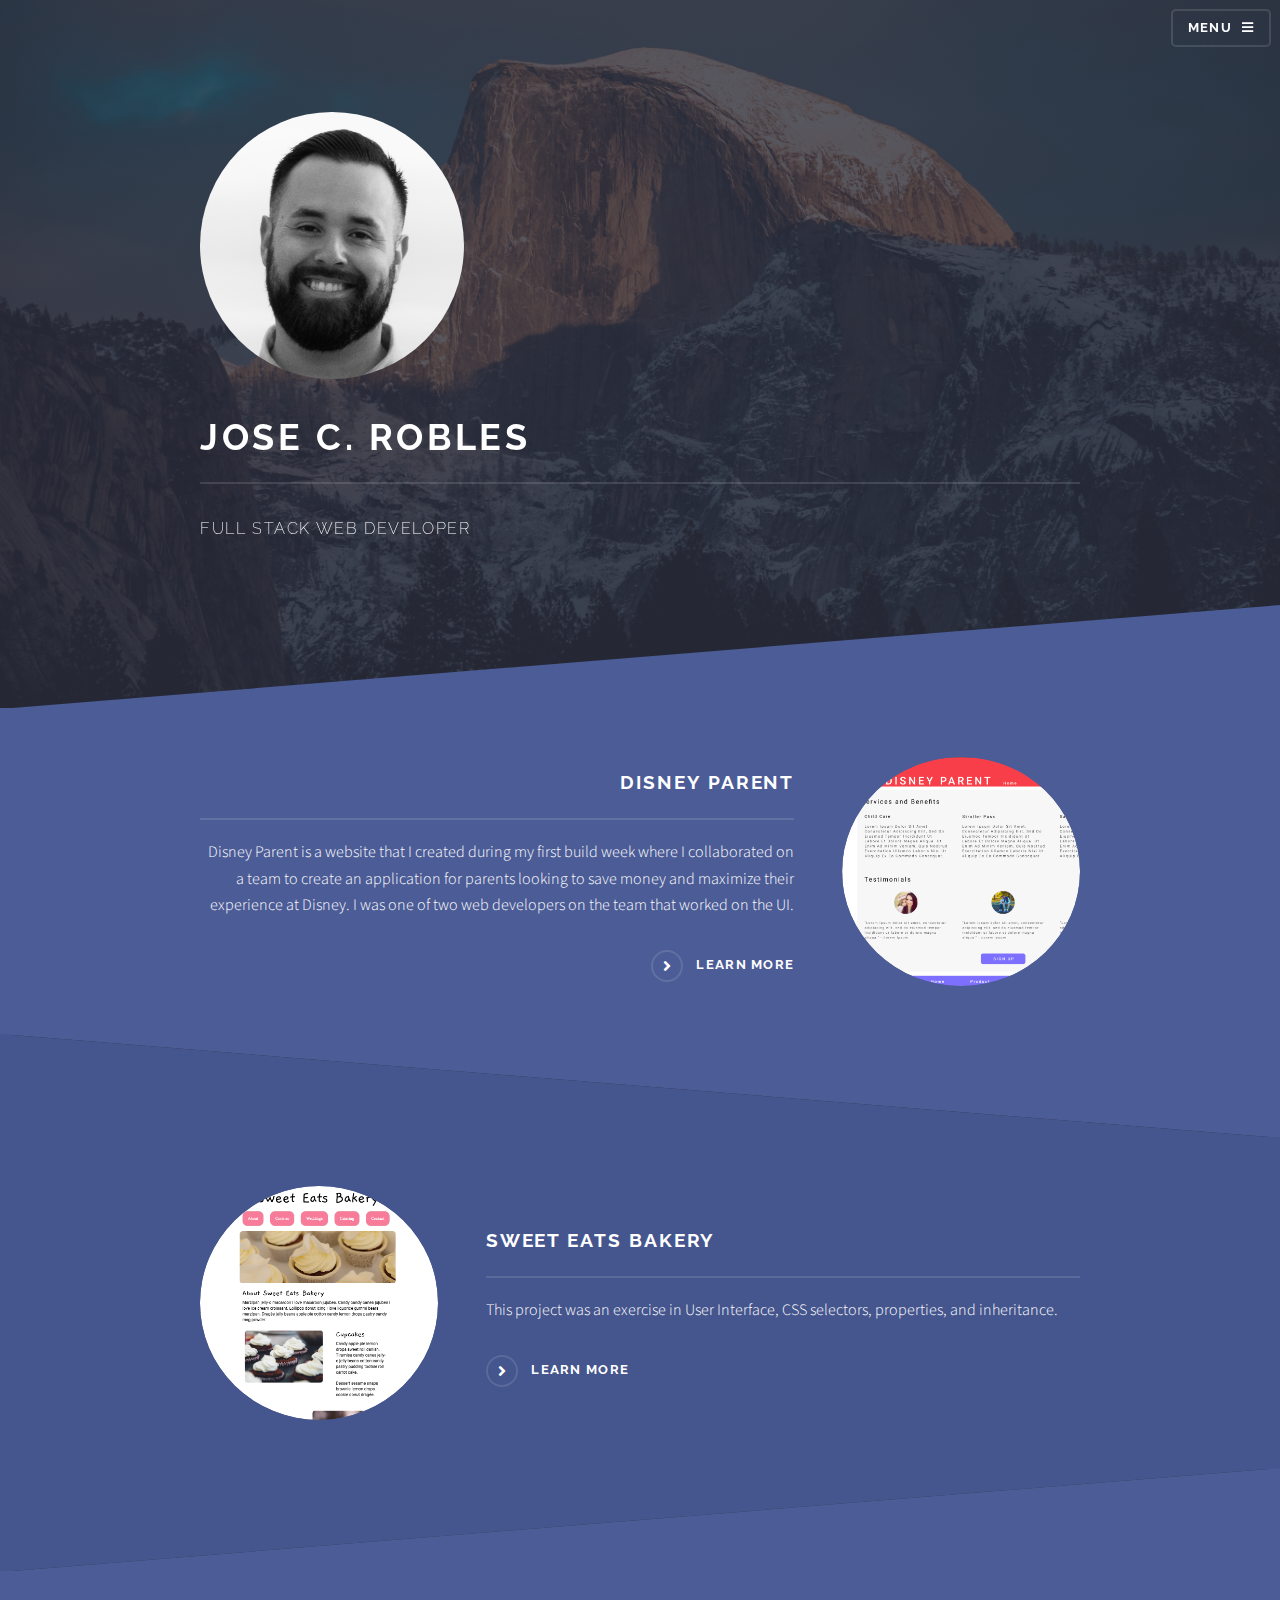
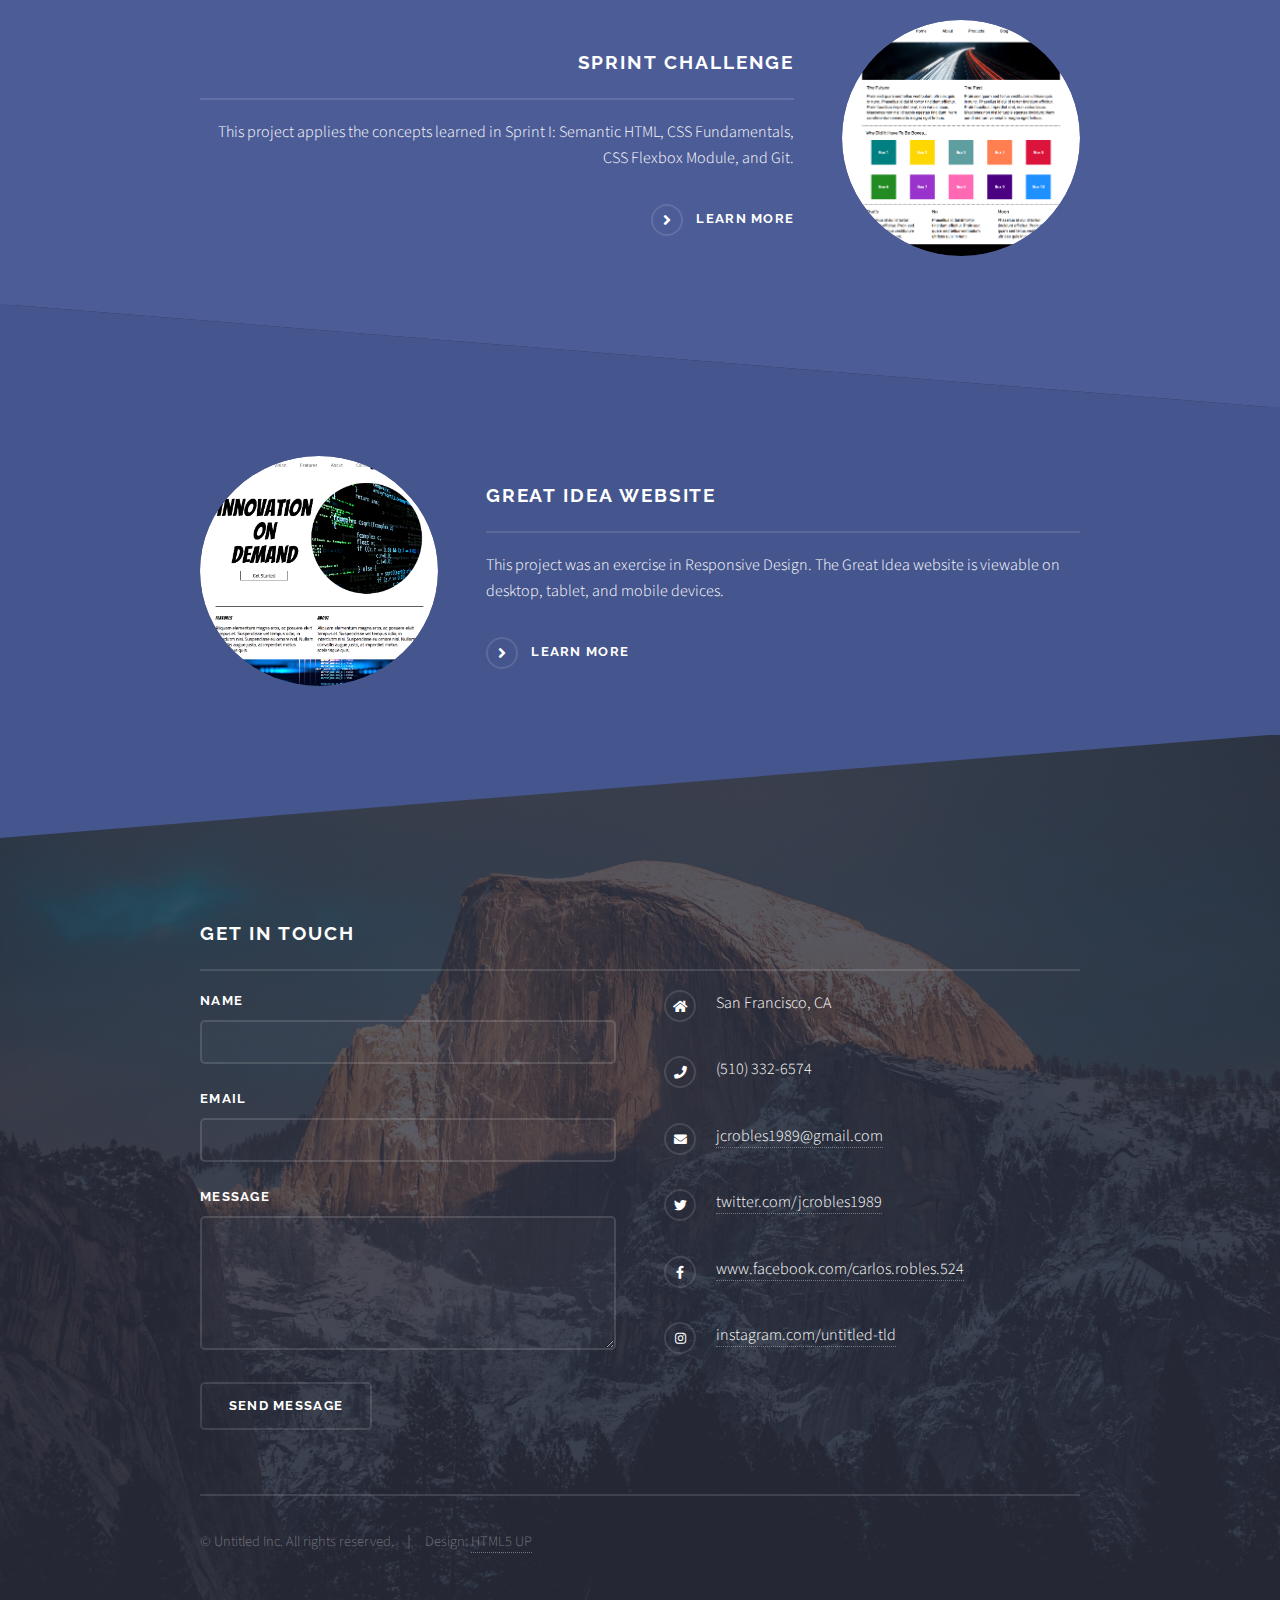
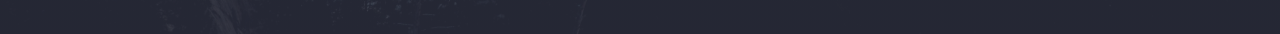
==== commit be3b5fd8: "updated added bw disney project" ====
--- a/index.html
+++ b/index.html
@@ -55,7 +55,19 @@
 					<section id="wrapper">
 
 						<!-- One -->
-							<section id="one" class="wrapper spotlight style1">
+						<section id="one" class="wrapper spotlight style1">
+							<div class="inner">
+								<a href="#" class="image"><img src="images/Disney.png" alt="" /></a>
+								<div class="content">
+									<h2 class="major">Disney Parent</h2>
+									<p>Disney Parent is a website that I created during my first build week where I collaborated on a team to create an application for parents looking to save money and maximize their experience at Disney. I was one of two web developers on the team that worked on the UI.</p>
+									<a href='https://angry-albattani-945fdb.netlify.com' class="special">Learn more</a>
+								</div>
+							</div>
+						</section>
+
+						<!-- Two -->
+							<section id="two" class="wrapper alt spotlight style2">
 								<div class="inner">
 									<a href="#" class="image"><img src="images/Bakery.png" alt="" /></a>
 									<div class="content">
@@ -66,8 +78,8 @@
 								</div>
 							</section>
 
-						<!-- Two -->
-							<section id="two" class="wrapper alt spotlight style2">
+						<!-- Three -->
+							<section id="one" class="wrapper spotlight style1">
 								<div class="inner">
 									<a href="#" class="image"><img src="images/Flex.png" alt="" /></a>
 									<div class="content">
@@ -78,8 +90,8 @@
 								</div>
 							</section>
 
-						<!-- Three -->
-							<section id="three" class="wrapper spotlight style3">
+						<!-- Four -->
+							<section id="two" class="wrapper alt spotlight style2">
 								<div class="inner">
 									<a href="#" class="image"><img src="images/Great.png" alt="" /></a>
 									<div class="content">
--- a/assets/css/main.css
+++ b/assets/css/main.css
@@ -100,7 +100,7 @@
 
 	body {
 		background-color: #2e3141;
-		background-image: linear-gradient(to top, rgba(46, 49, 65, 0.8), rgba(46, 49, 65, 0.8)), url("../../images/halfdome.jpg");
+		background-image: linear-gradient(to top, rgba(46, 49, 65, 0.8), rgba(46, 49, 65, 0.8)), url("../../images/Halfdome.jpg");
 		background-size: auto, cover;
 		background-attachment: fixed, fixed;
 		background-position: center, center;
@@ -3463,7 +3463,7 @@
 			#banner {
 				padding: 7em 0 8.25em 0 ;
 				background-color: #2e3141;
-				background-image: linear-gradient(to top, rgba(46, 49, 65, 0.8), rgba(46, 49, 65, 0.8)), url("../../images/halfdome.jpg");
+				background-image: linear-gradient(to top, rgba(46, 49, 65, 0.8), rgba(46, 49, 65, 0.8)), url("../../images/Halfdome.jpg");
 				background-size: auto,
  cover;
 				background-position: center,
@@ -3575,7 +3575,7 @@
 		#wrapper > header {
 			padding: 9em 0 6.25em 0 ;
 			background-color: #2e3141;
-			background-image: linear-gradient(to top, rgba(46, 49, 65, 0.8), rgba(46, 49, 65, 0.8)), url("../../images/halfdome.jpg");
+			background-image: linear-gradient(to top, rgba(46, 49, 65, 0.8), rgba(46, 49, 65, 0.8)), url("../../images/Halfdome.jpg");
 			background-size: auto,
  cover;
 			background-position: center,
@@ -4068,7 +4068,7 @@
 
 		#footer {
 			background-color: #2e3141;
-			background-image: linear-gradient(to top, rgba(46, 49, 65, 0.8), rgba(46, 49, 65, 0.8)), url("../../images/halfdome.jpg");
+			background-image: linear-gradient(to top, rgba(46, 49, 65, 0.8), rgba(46, 49, 65, 0.8)), url("../../images/Halfdome.jpg");
 			background-size: auto,
  cover;
 			background-position: center,
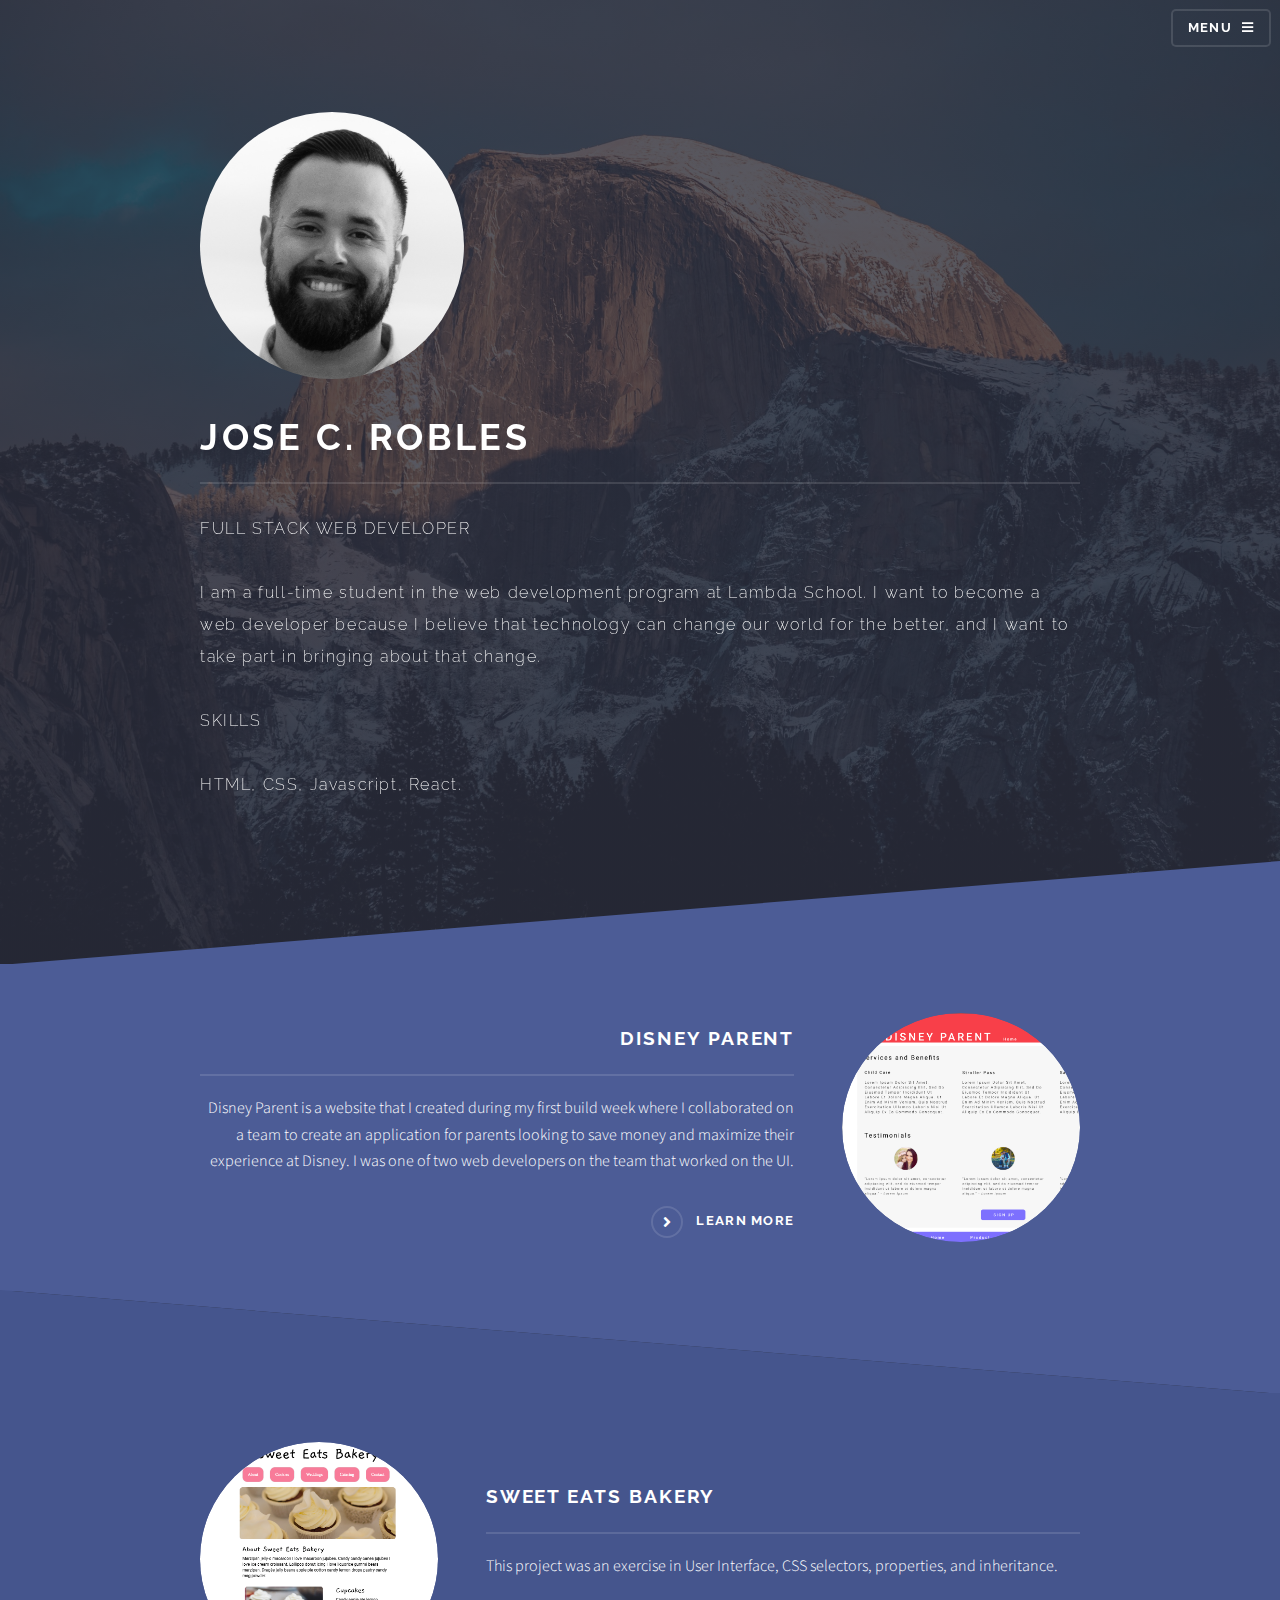
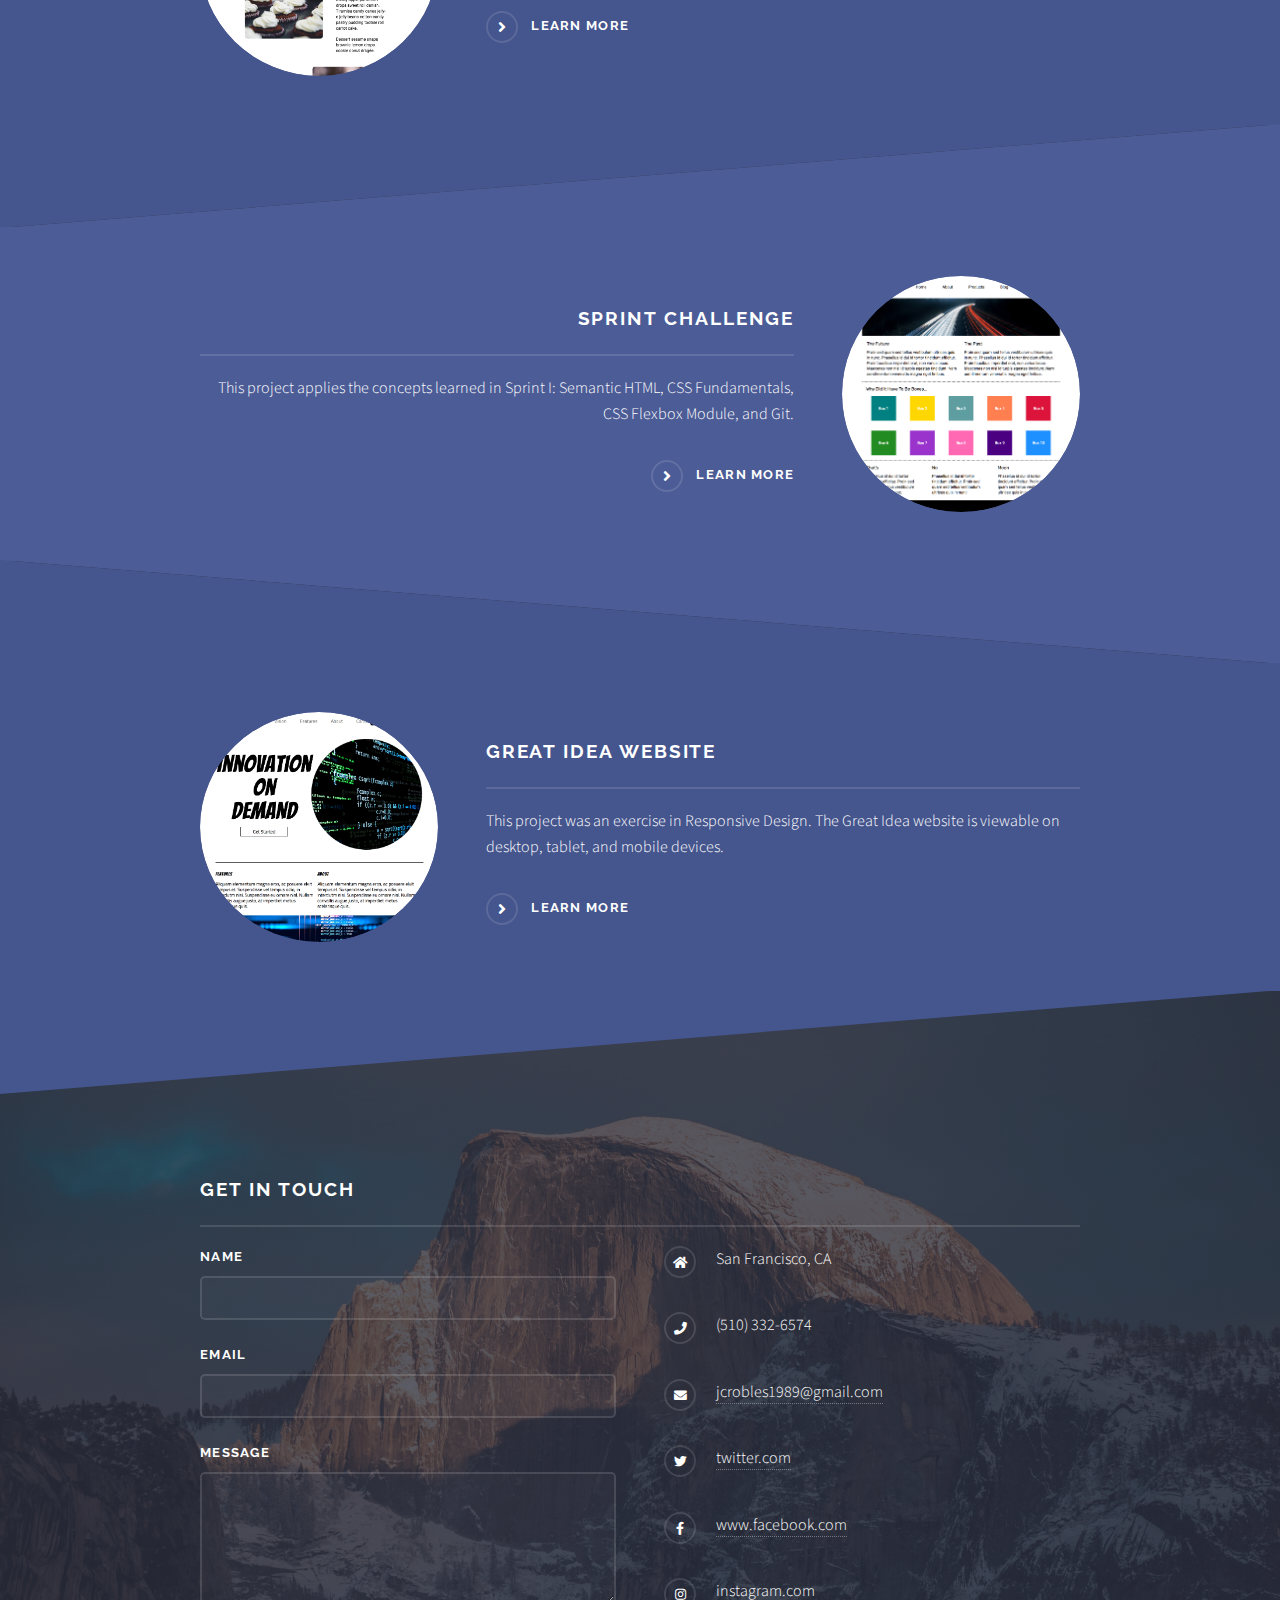
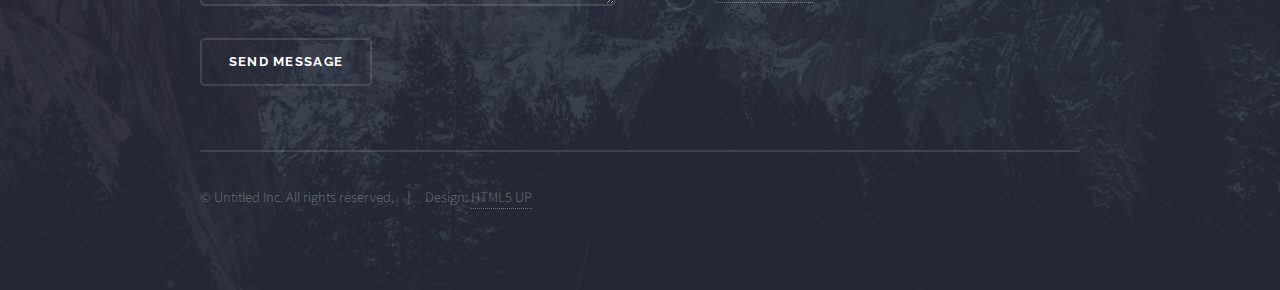
==== commit 6e121539: "updated added mission statement and skills section" ====
--- a/index.html
+++ b/index.html
@@ -48,6 +48,14 @@
 							</img></div>
 							<h2>Jose C. Robles</h2>
 							<p>Full Stack Web Developer</p>
+						</div>
+						<div class='outter'>
+							<div class='content'>
+								<p>I am a full-time student in the web development program at Lambda School. I want to become a web developer because I believe that technology can change our world for the better, and I want to take part in bringing about that change.</p>
+								<p id='skills'>Skills</p>
+								<p>HTML, CSS, Javascript, React.</p>
+							</div>	
+						</div>
 						</div>
 					</section>
 
@@ -133,9 +141,9 @@
 								</li>
 								<li class="icon solid fa-phone">(510) 332-6574</li>
 								<li class="icon solid fa-envelope"><a href="#">jcrobles1989@gmail.com</a></li>
-								<li class="icon brands fa-twitter"><a href="https://twitter.com/jcrobles1989">twitter.com/jcrobles1989</a></li>
-								<li class="icon brands fa-facebook-f"><a href="https://www.facebook.com/carlos.robles.524">www.facebook.com/carlos.robles.524</a></li>
-								<li class="icon brands fa-instagram"><a href="#">instagram.com/untitled-tld</a></li>
+								<li class="icon brands fa-twitter"><a href="https://twitter.com/jcrobles1989">twitter.com</a></li>
+								<li class="icon brands fa-facebook-f"><a href="https://www.facebook.com/carlos.robles.524">www.facebook.com</a></li>
+								<li class="icon brands fa-instagram"><a href="#">instagram.com</a></li>
 							</ul>
 							<ul class="copyright">
 								<li>&copy; Untitled Inc. All rights reserved.</li><li>Design: <a href="http://html5up.net">HTML5 UP</a></li>
--- a/assets/css/main.css
+++ b/assets/css/main.css
@@ -3543,6 +3543,19 @@
 			filter: blur(2px);
 		}
 
+	#banner .outter {
+		margin: 0 auto;
+		width: 55em;
+	}
+
+	#banner .outter p{
+		text-transform: none;
+	}
+
+	#banner .outter #skills{
+		text-transform: uppercase;
+	}
+
 /* Wrapper */
 
 	#wrapper > header {
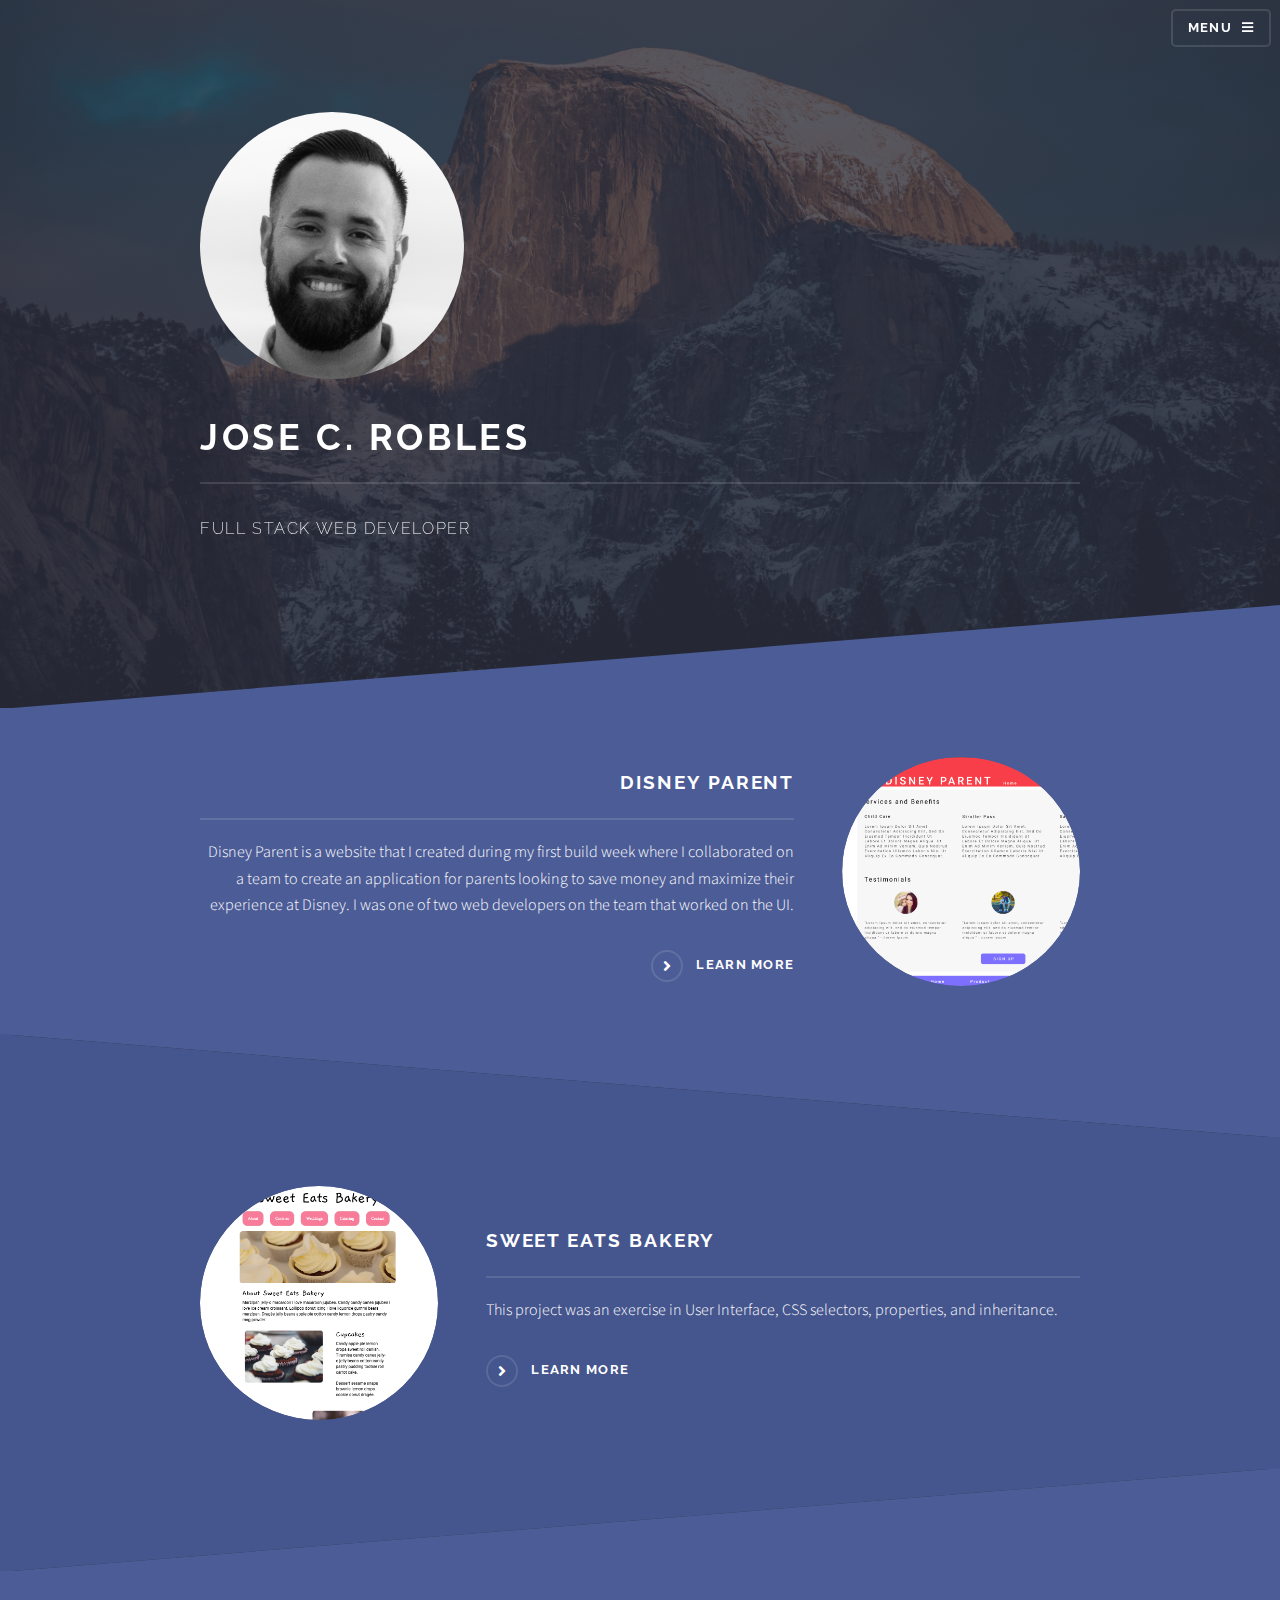
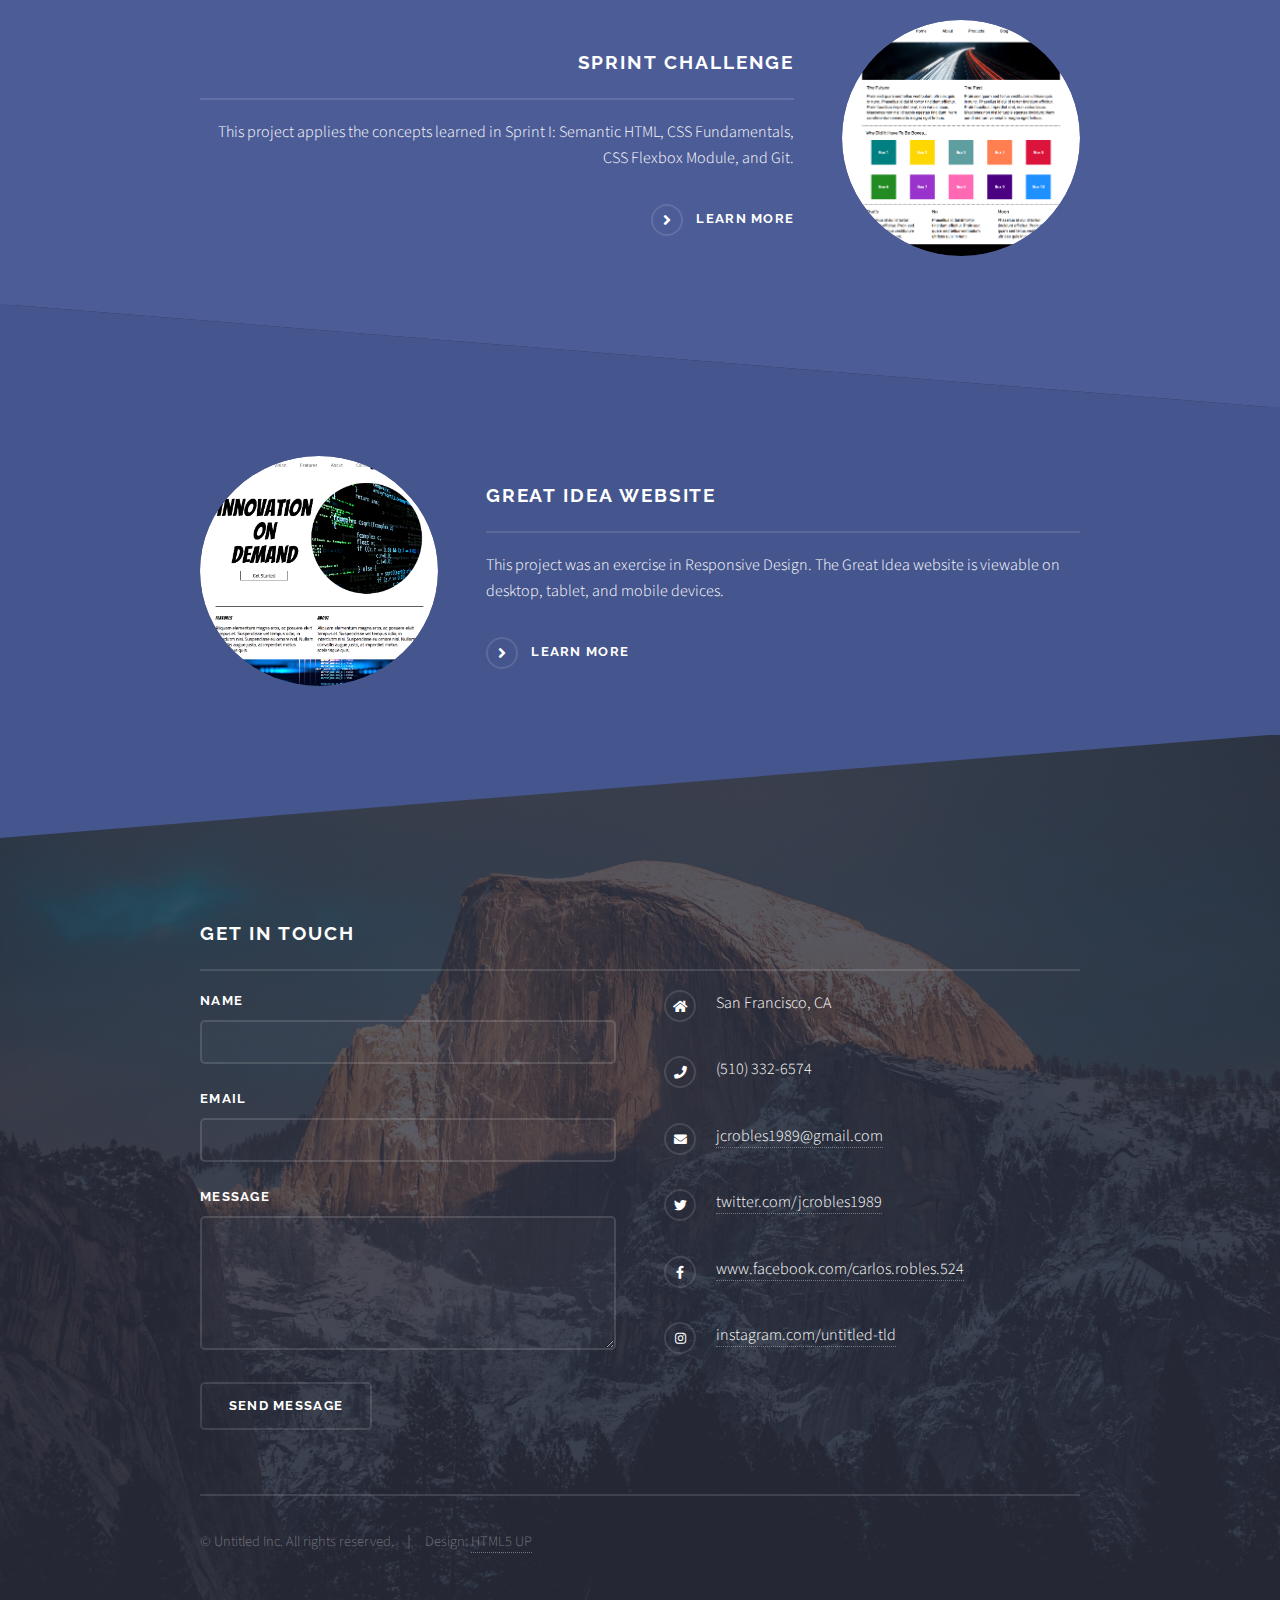
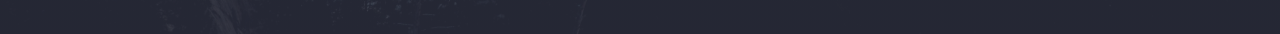
==== commit 59b74b02: "Revert "updated added mission statement and skills section"" ====
--- a/index.html
+++ b/index.html
@@ -48,14 +48,6 @@
 							</img></div>
 							<h2>Jose C. Robles</h2>
 							<p>Full Stack Web Developer</p>
-						</div>
-						<div class='outter'>
-							<div class='content'>
-								<p>I am a full-time student in the web development program at Lambda School. I want to become a web developer because I believe that technology can change our world for the better, and I want to take part in bringing about that change.</p>
-								<p id='skills'>Skills</p>
-								<p>HTML, CSS, Javascript, React.</p>
-							</div>	
-						</div>
 						</div>
 					</section>
 
@@ -141,9 +133,9 @@
 								</li>
 								<li class="icon solid fa-phone">(510) 332-6574</li>
 								<li class="icon solid fa-envelope"><a href="#">jcrobles1989@gmail.com</a></li>
-								<li class="icon brands fa-twitter"><a href="https://twitter.com/jcrobles1989">twitter.com</a></li>
-								<li class="icon brands fa-facebook-f"><a href="https://www.facebook.com/carlos.robles.524">www.facebook.com</a></li>
-								<li class="icon brands fa-instagram"><a href="#">instagram.com</a></li>
+								<li class="icon brands fa-twitter"><a href="https://twitter.com/jcrobles1989">twitter.com/jcrobles1989</a></li>
+								<li class="icon brands fa-facebook-f"><a href="https://www.facebook.com/carlos.robles.524">www.facebook.com/carlos.robles.524</a></li>
+								<li class="icon brands fa-instagram"><a href="#">instagram.com/untitled-tld</a></li>
 							</ul>
 							<ul class="copyright">
 								<li>&copy; Untitled Inc. All rights reserved.</li><li>Design: <a href="http://html5up.net">HTML5 UP</a></li>
--- a/assets/css/main.css
+++ b/assets/css/main.css
@@ -3543,19 +3543,6 @@
 			filter: blur(2px);
 		}
 
-	#banner .outter {
-		margin: 0 auto;
-		width: 55em;
-	}
-
-	#banner .outter p{
-		text-transform: none;
-	}
-
-	#banner .outter #skills{
-		text-transform: uppercase;
-	}
-
 /* Wrapper */
 
 	#wrapper > header {
